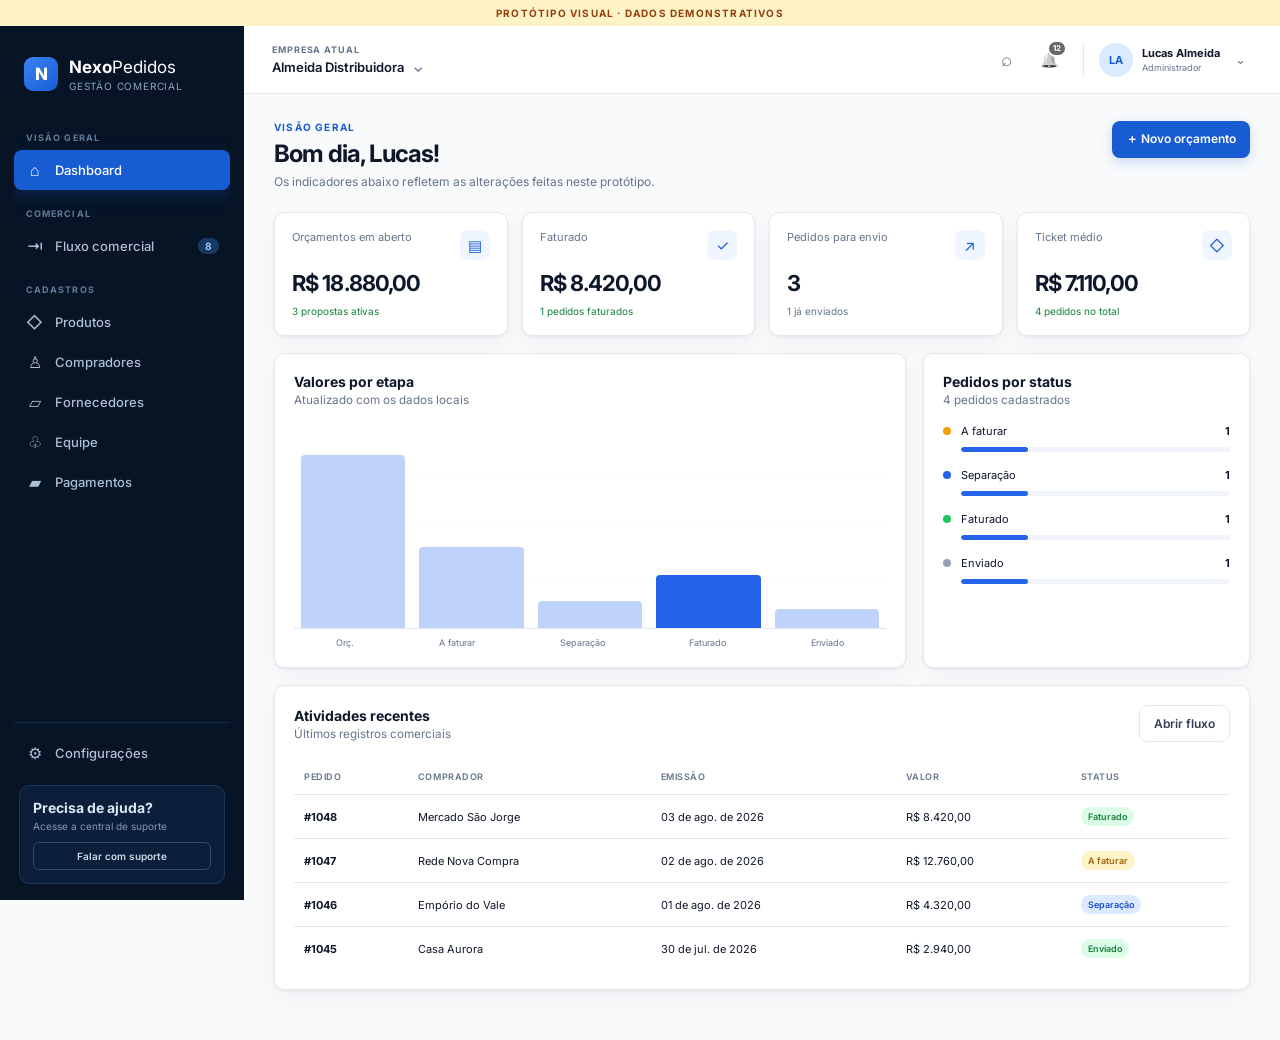
==== docs/index.html @ 7b017085 "Mockup start" ====
<!doctype html>
<html lang="pt-BR">
<head>
  <meta charset="utf-8">
  <meta name="viewport" content="width=device-width, initial-scale=1">
  <title>NexoPedidos — Mockup</title>
  <meta name="description" content="Mockup navegável do NexoPedidos, gestão comercial do orçamento à entrega.">
  <link rel="preconnect" href="https://fonts.googleapis.com">
  <link rel="preconnect" href="https://fonts.gstatic.com" crossorigin>
  <link href="https://fonts.googleapis.com/css2?family=Inter:wght@400;500;600;700&display=swap" rel="stylesheet">
  <link rel="stylesheet" href="main.css">
  <link rel="stylesheet" href="contact.css">
  <link rel="stylesheet" href="flow.css">
  <link rel="stylesheet" href="notify.css">
</head>
<body>
  <div class="prototype-ribbon">PROTÓTIPO VISUAL · DADOS DEMONSTRATIVOS</div>
  <div class="app-shell">
    <aside class="sidebar" id="sidebar">
      <div class="brand"><span class="brand-mark">N</span><span><strong>Nexo</strong>Pedidos<small>Gestão comercial</small></span></div>
      <nav class="nav" aria-label="Navegação principal">
        <span class="nav-label">VISÃO GERAL</span>
        <button class="nav-item active" data-page="dashboard"><span>⌂</span> Dashboard</button>
        <span class="nav-label">COMERCIAL</span>
        <button class="nav-item" data-page="fluxo"><span>⇥</span> Fluxo comercial <b>8</b></button>
        <span class="nav-label">CADASTROS</span>
        <button class="nav-item" data-page="produtos"><span>◇</span> Produtos</button>
        <button class="nav-item" data-page="compradores"><span>♙</span> Compradores</button>
        <button class="nav-item" data-page="fornecedores"><span>▱</span> Fornecedores</button>
        <button class="nav-item" data-page="equipe"><span>♧</span> Equipe</button>
        <button class="nav-item" data-page="pagamentos"><span>▰</span> Pagamentos</button>
      </nav>
      <div class="sidebar-footer"><button class="nav-item" data-page="configuracoes"><span>⚙</span> Configurações</button><div class="help-card"><strong>Precisa de ajuda?</strong><small>Acesse a central de suporte</small><button>Falar com suporte</button></div></div>
    </aside>

    <main class="main">
      <header class="topbar">
        <button class="icon-button menu-button" id="menuButton" aria-label="Abrir menu">☰</button>
        <div class="company-switcher"><small>EMPRESA ATUAL</small><button>Almeida Distribuidora <span>⌄</span></button></div>
        <div class="top-actions"><button class="icon-button" aria-label="Pesquisar">⌕</button><div class="notification-center"><button class="icon-button notification" id="notificationButton" aria-label="Abrir notificações" aria-expanded="false">🔔<span class="notification-count" id="notificationCount"></span></button><div class="notification-panel" id="notificationPanel" hidden></div></div><div class="user"><span class="avatar">LA</span><span><strong>Lucas Almeida</strong><small>Administrador</small></span><button>⌄</button></div></div>
      </header>

      <section class="content" id="content" aria-live="polite"></section>
    </main>
  </div>

  <div class="modal-backdrop" id="modal" hidden>
    <div class="modal" role="dialog" aria-modal="true" aria-labelledby="modalTitle">
      <button class="modal-close" id="modalClose" aria-label="Fechar">×</button>
      <div class="modal-icon" id="modalIcon">＋</div><h2 id="modalTitle">Novo registro</h2><p id="modalDescription">Os dados ficam salvos somente neste navegador.</p>
      <form id="recordForm">
        <div id="formFields"></div>
        <div class="modal-error" id="modalError"></div>
        <div class="modal-actions"><button type="button" class="btn secondary" id="modalCancel">Cancelar</button><button type="submit" class="btn primary" id="modalSubmit">Salvar</button></div>
      </form>
    </div>
  </div>
  <div class="toast" id="toast" role="status">Alteração salva no navegador</div>
  <script src="app.js"></script>
</body>
</html>
---- docs/main.css ----
:root{--navy-950:#071426;--navy-900:#0b1f3a;--navy-800:#102b4e;--blue-700:#175cd3;--blue-600:#2563eb;--blue-50:#eff6ff;--slate-950:#0f172a;--slate-700:#334155;--slate-500:#64748b;--slate-300:#cbd5e1;--slate-100:#f1f5f9;--slate-50:#f8fafc;--green-700:#15803d;--amber-700:#b45309;--red-700:#b91c1c;--border:#e4e9f0;--radius:10px;--shadow:0 1px 3px rgba(15,23,42,.06),0 8px 24px rgba(15,23,42,.04)}
*{box-sizing:border-box}html{font-family:Inter,"Segoe UI",sans-serif;color:var(--slate-950);background:var(--slate-50)}body{margin:0;font-size:14px}.prototype-ribbon{position:fixed;z-index:100;top:0;left:0;right:0;height:26px;background:#fef3c7;color:#92400e;text-align:center;font-size:10px;font-weight:700;letter-spacing:.12em;line-height:26px}.app-shell{display:flex;min-height:100vh;padding-top:26px}.sidebar{position:fixed;left:0;top:26px;bottom:0;width:244px;background:var(--navy-950);color:#dce7f5;padding:22px 14px 16px;display:flex;flex-direction:column;z-index:20}.brand{height:52px;display:flex;align-items:center;gap:11px;padding:0 10px;font-size:17px;color:#fff}.brand-mark{display:grid;place-items:center;width:34px;height:34px;border-radius:9px;background:linear-gradient(135deg,#3b82f6,#175cd3);font-weight:800}.brand strong{font-weight:700}.brand small{display:block;color:#8ca2bb;font-size:10px;letter-spacing:.08em;text-transform:uppercase;margin-top:3px}.nav{overflow:auto;flex:1;padding-top:14px}.nav-label{display:block;color:#607b98;font-size:9px;font-weight:700;letter-spacing:.12em;margin:18px 12px 7px}.nav-item{border:0;background:transparent;color:#aebfd2;width:100%;height:40px;border-radius:8px;padding:0 11px;display:flex;align-items:center;gap:11px;text-align:left;font:500 13px Inter;cursor:pointer;transition:.15s}.nav-item span{width:19px;text-align:center;font-size:16px}.nav-item b{margin-left:auto;background:#183a61;color:#9fc5ff;font-size:10px;border-radius:10px;padding:2px 7px}.nav-item:hover,.nav-item:focus-visible{background:var(--navy-900);color:#fff;outline:none}.nav-item.active{background:var(--blue-700);color:#fff;box-shadow:0 5px 16px rgba(23,92,211,.25)}.sidebar-footer{border-top:1px solid #142b45;padding-top:10px}.help-card{margin:12px 5px 0;background:var(--navy-900);border:1px solid #193757;border-radius:10px;padding:13px}.help-card strong,.help-card small{display:block}.help-card small{color:#8299b2;font-size:10px;margin:4px 0 10px}.help-card button{width:100%;border:1px solid #2c4c70;border-radius:6px;background:transparent;color:#cbd9e8;padding:7px;font:600 10px Inter}.main{margin-left:244px;min-width:0;width:calc(100% - 244px)}.topbar{position:sticky;top:26px;z-index:10;height:68px;background:rgba(255,255,255,.96);backdrop-filter:blur(8px);border-bottom:1px solid var(--border);display:flex;align-items:center;padding:0 28px;justify-content:space-between}.company-switcher small{display:block;color:var(--slate-500);font-size:9px;font-weight:700;letter-spacing:.1em;margin-bottom:3px}.company-switcher button{border:0;background:none;padding:0;color:var(--slate-950);font:600 13px Inter}.company-switcher button span{color:var(--slate-500);margin-left:6px}.top-actions,.user{display:flex;align-items:center}.top-actions{gap:7px}.icon-button{width:36px;height:36px;border:0;background:transparent;border-radius:8px;color:var(--slate-500);font-size:19px;cursor:pointer}.icon-button:hover{background:var(--slate-100)}.notification{position:relative}.notification i{position:absolute;right:8px;top:7px;width:7px;height:7px;border-radius:50%;background:#ef4444;border:2px solid #fff}.user{gap:9px;margin-left:9px;padding-left:15px;border-left:1px solid var(--border)}.avatar{display:grid;place-items:center;width:34px;height:34px;border-radius:50%;background:#dbeafe;color:var(--blue-700);font-size:11px;font-weight:700}.user strong,.user small{display:block}.user strong{font-size:11px}.user small{color:var(--slate-500);font-size:9px;margin-top:2px}.user button{border:0;background:none;color:var(--slate-500)}.menu-button{display:none}.content{padding:27px 30px 50px;max-width:1600px;margin:auto}.page-head{display:flex;align-items:flex-start;justify-content:space-between;gap:20px;margin-bottom:23px}.eyebrow{color:var(--blue-700);font-size:10px;font-weight:700;letter-spacing:.12em;text-transform:uppercase;margin-bottom:6px}.page-head h1{font-size:24px;letter-spacing:-.035em;margin:0 0 6px}.page-head p{margin:0;color:var(--slate-500);font-size:12px}.btn{border:0;border-radius:8px;padding:10px 14px;font:600 12px Inter;cursor:pointer;display:inline-flex;align-items:center;gap:7px;justify-content:center}.btn.primary{background:var(--blue-700);color:#fff;box-shadow:0 4px 12px rgba(23,92,211,.2)}.btn.primary:hover{background:#124cad}.btn.secondary{background:#fff;color:var(--slate-700);border:1px solid var(--border)}.kpi-grid{display:grid;grid-template-columns:repeat(4,1fr);gap:14px;margin-bottom:17px}.card{background:#fff;border:1px solid var(--border);border-radius:var(--radius);box-shadow:var(--shadow)}.kpi{padding:17px;position:relative}.kpi-top{display:flex;justify-content:space-between;color:var(--slate-500);font-size:11px}.kpi-icon{width:30px;height:30px;border-radius:8px;display:grid;place-items:center;background:var(--blue-50);color:var(--blue-700);font-size:15px}.kpi strong{display:block;font-size:22px;letter-spacing:-.04em;margin:10px 0 5px}.trend{font-size:10px;color:var(--green-700)}.trend.neutral{color:var(--slate-500)}.dashboard-grid{display:grid;grid-template-columns:minmax(0,1.45fr) minmax(280px,.75fr);gap:17px}.panel{padding:19px}.panel-head{display:flex;justify-content:space-between;align-items:center;margin-bottom:17px}.panel-head h2{font-size:14px;margin:0}.panel-head small{color:var(--slate-500)}.chart{height:205px;display:flex;align-items:flex-end;gap:14px;border-bottom:1px solid var(--border);padding:12px 7px 0;background:repeating-linear-gradient(to bottom,#fff 0,#fff 50px,#f1f5f9 51px)}.bar-wrap{height:100%;flex:1;display:flex;align-items:flex-end;gap:4px;position:relative}.bar{flex:1;border-radius:4px 4px 0 0;background:#bfd3fa;min-width:7px}.bar.current{background:var(--blue-600)}.chart-labels{display:flex;justify-content:space-around;color:var(--slate-500);font-size:9px;margin-top:8px}.status-list{display:flex;flex-direction:column;gap:16px}.status-row{display:grid;grid-template-columns:9px 1fr auto;align-items:center;gap:9px}.dot{width:8px;height:8px;border-radius:50%;background:var(--blue-600)}.dot.amber{background:#f59e0b}.dot.green{background:#22c55e}.dot.slate{background:#94a3b8}.status-row span{font-size:11px}.status-row strong{font-size:11px}.progress{grid-column:2/4;height:5px;background:var(--slate-100);border-radius:6px;overflow:hidden}.progress i{display:block;height:100%;background:var(--blue-600);border-radius:6px}.activities{grid-column:1/3}.activity-table,.data-table{width:100%;border-collapse:collapse}.activity-table th,.activity-table td,.data-table th,.data-table td{text-align:left;border-bottom:1px solid var(--border);padding:12px 10px;font-size:11px}.activity-table th,.data-table th{color:var(--slate-500);font-size:9px;letter-spacing:.06em;text-transform:uppercase;font-weight:600}.activity-table tr:last-child td,.data-table tr:last-child td{border:0}.badge{display:inline-flex;padding:4px 7px;border-radius:20px;font-size:9px;font-weight:600;background:var(--slate-100);color:var(--slate-700)}.badge.blue{background:#dbeafe;color:#1d4ed8}.badge.green{background:#dcfce7;color:#15803d}.badge.amber{background:#fef3c7;color:#a16207}.badge.red{background:#fee2e2;color:#b91c1c}.filters{display:flex;gap:9px;padding:14px;border-bottom:1px solid var(--border)}.search{flex:1;position:relative}.search input,.filters select,input,select,textarea{width:100%;border:1px solid var(--border);background:#fff;border-radius:8px;padding:10px 11px;color:var(--slate-700);font:400 11px Inter;outline:none}.search input:focus,.filters select:focus,input:focus,select:focus,textarea:focus{border-color:#93b4ec;box-shadow:0 0 0 3px var(--blue-50)}.filters select{width:160px}.table-card{overflow:hidden}.product-name{display:flex;align-items:center;gap:9px}.product-icon{width:31px;height:31px;display:grid;place-items:center;border-radius:7px;background:var(--slate-100);color:var(--slate-500)}.product-name strong,.product-name small{display:block}.product-name small{color:var(--slate-500);font-size:9px;margin-top:2px}.table-footer{display:flex;justify-content:space-between;align-items:center;padding:13px 16px;border-top:1px solid var(--border);font-size:10px;color:var(--slate-500)}.pagination{display:flex;gap:4px}.pagination button{border:1px solid var(--border);background:#fff;width:28px;height:28px;border-radius:6px;color:var(--slate-500)}.pagination button.active{background:var(--blue-700);color:#fff;border-color:var(--blue-700)}.empty-state{text-align:center;padding:65px 20px}.empty-icon{width:56px;height:56px;margin:0 auto 14px;display:grid;place-items:center;border-radius:16px;background:var(--blue-50);color:var(--blue-700);font-size:23px}.empty-state h2{font-size:16px;margin:0 0 7px}.empty-state p{max-width:380px;margin:0 auto 18px;color:var(--slate-500);font-size:11px}.modal-backdrop{position:fixed;z-index:200;inset:0;background:rgba(7,20,38,.55);display:grid;place-items:center;padding:20px}.modal-backdrop[hidden]{display:none}.modal{position:relative;background:#fff;width:min(520px,100%);border-radius:14px;padding:25px;box-shadow:0 22px 70px rgba(7,20,38,.3)}.modal-close{position:absolute;right:15px;top:12px;border:0;background:none;font-size:24px;color:var(--slate-500);cursor:pointer}.modal-icon{width:38px;height:38px;display:grid;place-items:center;background:var(--blue-50);color:var(--blue-700);border-radius:10px;font-size:20px}.modal h2{font-size:18px;margin:14px 0 5px}.modal p{font-size:11px;color:var(--slate-500);margin:0 0 18px}.modal label{display:block;font-size:10px;font-weight:600;color:var(--slate-700);margin-bottom:13px}.modal label input,.modal label select,.modal label textarea{display:block;margin-top:6px}.modal textarea{height:72px;resize:vertical}.form-row{display:grid;grid-template-columns:1fr 1fr;gap:12px}.modal-actions{display:flex;justify-content:flex-end;gap:8px;margin-top:18px}.toast{position:fixed;z-index:300;right:24px;bottom:24px;background:var(--navy-900);color:#fff;padding:12px 17px;border-radius:8px;font-size:11px;box-shadow:0 10px 30px rgba(7,20,38,.25);transform:translateY(80px);opacity:0;transition:.25s}.toast.show{transform:translateY(0);opacity:1}
@media(max-width:1050px){.kpi-grid{grid-template-columns:repeat(2,1fr)}.dashboard-grid{grid-template-columns:1fr}.activities{grid-column:1}.sidebar{transform:translateX(-100%);transition:.25s}.sidebar.open{transform:translateX(0);box-shadow:20px 0 50px rgba(7,20,38,.25)}.main{margin-left:0;width:100%}.menu-button{display:block}.topbar{padding:0 18px}.content{padding:23px 20px}}
@media(max-width:680px){.prototype-ribbon{font-size:8px}.company-switcher{display:none}.user>span:not(.avatar),.user>button{display:none}.topbar{height:60px}.content{padding:19px 14px}.page-head{align-items:stretch;flex-direction:column}.page-head .btn{width:100%}.kpi-grid{grid-template-columns:1fr 1fr;gap:9px}.kpi{padding:14px}.kpi strong{font-size:18px}.filters{flex-wrap:wrap}.filters select{width:calc(50% - 5px)}.search{flex-basis:100%}.table-scroll{overflow-x:auto}.data-table{min-width:720px}.activities{overflow-x:auto}.activity-table{min-width:600px}.chart{gap:6px;height:175px}.help-card{display:none}.form-row{grid-template-columns:1fr}}
.row-actions{display:flex;justify-content:flex-end;gap:4px}.action-button{width:29px;height:29px;border:1px solid transparent;border-radius:7px;background:transparent;color:var(--slate-500);cursor:pointer}.action-button:hover{background:var(--slate-100);color:var(--blue-700)}.action-button.danger:hover{background:#fee2e2;color:var(--red-700)}.stock-control{display:inline-flex;align-items:center;gap:5px}.stock-control button{width:24px;height:24px;border:1px solid var(--border);background:#fff;border-radius:6px;cursor:pointer;color:var(--slate-700)}.stock-control button:hover{background:var(--blue-50);color:var(--blue-700)}.reset-button{color:#9fb2c7!important}.modal .field-help{display:block;color:var(--slate-500);font-size:9px;margin-top:4px}.modal input.error,.modal select.error{border-color:#ef4444}.modal-error{color:var(--red-700);font-size:10px;min-height:14px;margin-top:7px}.summary-strip{display:flex;gap:18px;padding:12px 16px;background:var(--slate-50);border-bottom:1px solid var(--border);color:var(--slate-500);font-size:10px}.summary-strip strong{color:var(--slate-950);margin-left:4px}.filter-empty{text-align:center;padding:45px;color:var(--slate-500)}
---- docs/contact.css ----
.contact-link {
  display: inline-flex;
  align-items: center;
  gap: 7px;
  margin: -5px -7px;
  padding: 5px 7px;
  border-radius: 6px;
  color: var(--slate-700);
  text-decoration: none;
  transition: background-color .15s, color .15s;
}

.contact-link span {
  font-size: 13px;
}

.contact-link:hover,
.contact-link:focus-visible {
  background: var(--blue-50);
  color: var(--blue-700);
  outline: none;
}

.whatsapp-link span {
  color: #16a34a;
}

.whatsapp-link:hover,
.whatsapp-link:focus-visible {
  background: #ecfdf3;
  color: #15803d;
}

.editable-row {
  cursor: pointer;
  transition: background-color .15s;
}

.editable-row:hover,
.editable-row:focus-visible {
  background: #f8fbff;
  outline: none;
}

.editable-row:hover td:first-child {
  box-shadow: inset 3px 0 0 var(--blue-600);
}

.editable-row .contact-link,
.editable-row button {
  cursor: pointer;
}

.margin-value strong,
.margin-value small {
  display: block;
}

.margin-value strong {
  color: var(--green-700);
  font-size: 10px;
}

.margin-value small {
  margin-top: 3px;
  color: var(--slate-500);
  font-size: 8px;
}

.margin-value.negative strong,
.margin-preview strong.negative {
  color: var(--red-700);
}

.margin-value.neutral strong {
  color: var(--slate-500);
}

.margin-preview {
  display: flex;
  align-items: center;
  justify-content: space-between;
  margin-top: 5px;
  padding: 11px 13px;
  border: 1px solid #bbf7d0;
  border-radius: 8px;
  background: #f0fdf4;
  color: var(--slate-700);
  font-size: 9px;
}

.margin-preview strong {
  color: var(--green-700);
  font-size: 12px;
}

.margin-preview small {
  font-size: 9px;
}
---- docs/flow.css ----
.flow-summary{display:flex;align-items:center;gap:34px;margin-bottom:16px;padding:14px 17px;background:#fff;border:1px solid var(--border);border-radius:var(--radius);box-shadow:var(--shadow)}.flow-summary div{display:flex;flex-direction:column;gap:4px}.flow-summary small{font-size:8px;font-weight:700;letter-spacing:.08em;color:var(--slate-500)}.flow-summary strong{font-size:13px}.flow-summary .reset-button{margin-left:auto}.flow-board{display:grid;grid-template-columns:repeat(4,minmax(245px,1fr));gap:12px;align-items:start;overflow-x:auto;padding:1px 1px 14px}.flow-column{min-width:245px;background:#f2f5f9;border:1px solid var(--border);border-radius:12px;overflow:hidden}.flow-column>header{display:flex;align-items:center;justify-content:space-between;padding:15px;background:#fff;border-bottom:3px solid #8eb4f5}.flow-column.stage-1>header{border-color:#60a5fa}.flow-column.stage-2>header{border-color:#34d399}.flow-column.stage-3>header{border-color:#16a34a}.flow-title{display:flex;align-items:center;gap:10px}.flow-title>span{display:grid;place-items:center;width:31px;height:31px;border-radius:8px;background:var(--blue-50);color:var(--blue-700)}.stage-2 .flow-title>span,.stage-3 .flow-title>span{background:#ecfdf3;color:#15803d}.flow-title h2{font-size:12px;margin:0 0 3px}.flow-title small{display:block;color:var(--slate-500);font-size:8px}.flow-count{display:grid;place-items:center;min-width:24px;height:24px;padding:0 6px;border-radius:12px;background:var(--slate-100);font-size:10px;font-weight:700;color:var(--slate-700)}.flow-total{display:flex;justify-content:space-between;padding:10px 13px;color:var(--slate-500);font-size:9px;border-bottom:1px solid var(--border)}.flow-total strong{color:var(--slate-950)}.flow-cards{padding:10px;display:flex;flex-direction:column;gap:8px;min-height:125px}.flow-card{background:#fff;border:1px solid var(--border);border-radius:9px;padding:12px;box-shadow:0 1px 2px rgba(15,23,42,.04);cursor:pointer;transition:.15s}.flow-card:hover,.flow-card:focus-visible{border-color:#9cbbed;box-shadow:0 5px 15px rgba(15,23,42,.08);transform:translateY(-1px);outline:none}.flow-card-top{display:flex;justify-content:space-between;align-items:center}.flow-code{font-size:9px;font-weight:700;color:var(--blue-700)}.flow-card h3{font-size:11px;margin:11px 0 5px}.flow-card-value{font-size:15px;font-weight:700;letter-spacing:-.025em}.flow-card-meta{display:flex;justify-content:space-between;margin:11px 0;padding-top:9px;border-top:1px solid var(--slate-100);font-size:8px;color:var(--slate-500)}.flow-card-meta strong{color:var(--slate-700)}.flow-card-actions{display:flex;align-items:center;justify-content:space-between;gap:6px}.flow-next{border:0;background:var(--blue-50);color:var(--blue-700);border-radius:6px;padding:6px 9px;font:600 9px Inter;cursor:pointer}.flow-next:hover{background:#dbeafe}.flow-delete{border:0;background:transparent;color:var(--slate-500);border-radius:6px;padding:5px 7px;cursor:pointer}.flow-delete:hover{background:#fee2e2;color:var(--red-700)}.flow-complete{margin-left:auto;color:var(--green-700);font-size:8px;font-weight:600}.flow-empty{text-align:center;padding:22px 8px;color:var(--slate-500)}.flow-empty span{display:grid;place-items:center;width:34px;height:34px;margin:auto;border-radius:10px;background:#fff}.flow-empty p{font-size:9px;margin:8px 0}.flow-add{display:block;width:calc(100% - 20px);margin:0 10px 10px;border:1px dashed var(--slate-300);border-radius:8px;background:transparent;color:var(--slate-500);padding:8px;font:500 9px Inter;cursor:pointer}.flow-add:hover{border-color:#8eb4f5;background:var(--blue-50);color:var(--blue-700)}.flow-hint{text-align:center;color:var(--slate-500);font-size:9px;margin:5px 0}
@media(max-width:780px){.flow-summary{display:grid;grid-template-columns:1fr 1fr;gap:14px}.flow-summary .reset-button{margin:0}.flow-board{grid-template-columns:repeat(4,260px)}}
.flow-card.dragging{opacity:.35;transform:rotate(1deg) scale(.98)}.flow-column.drag-over{background:#e8f1ff;border-color:#7da8ed;box-shadow:inset 0 0 0 2px rgba(37,99,235,.12)}.flow-column.drag-over .flow-cards{min-height:170px}.flow-drag-handle{float:right;margin:-7px -5px 0 6px;color:var(--slate-300);font-size:15px;cursor:grab}.flow-card:active .flow-drag-handle{cursor:grabbing}
.store-search{display:flex;align-items:center;gap:12px;margin-bottom:12px;padding:11px 14px}.store-search>span{display:grid;place-items:center;width:32px;height:32px;border-radius:8px;background:var(--blue-50);color:var(--blue-700);font-size:17px}.store-search>div{flex:1}.store-search label{display:block;margin-bottom:2px;color:var(--slate-500);font-size:8px;font-weight:700;letter-spacing:.08em;text-transform:uppercase}.store-search input{border:0;padding:2px 0;font-size:12px;background:transparent;box-shadow:none}.store-search input:focus{box-shadow:none}.store-search>button{width:29px;height:29px;border:0;border-radius:7px;background:var(--slate-100);color:var(--slate-500);font-size:17px;cursor:pointer}.store-search>button:hover{background:#fee2e2;color:var(--red-700)}
---- docs/notify.css ----
.notification-center{position:relative}.notification{font-size:15px;filter:grayscale(1)}.notification-count{position:absolute;right:0;top:-2px;display:grid;place-items:center;min-width:17px;height:17px;padding:0 4px;border:2px solid #fff;border-radius:10px;background:#ef4444;color:#fff;font:700 8px Inter}.notification-count[hidden]{display:none}.notification-panel{position:absolute;z-index:80;top:44px;right:-70px;width:min(430px,calc(100vw - 24px));max-height:640px;background:#fff;border:1px solid var(--border);border-radius:12px;box-shadow:0 20px 55px rgba(7,20,38,.2);overflow:hidden}.notification-panel[hidden]{display:none}.notification-header{display:flex;align-items:center;justify-content:space-between;padding:15px 17px;border-bottom:1px solid var(--border)}.notification-header strong,.notification-header small{display:block}.notification-header strong{font-size:13px}.notification-header small{margin-top:3px;color:var(--slate-500);font-size:9px}.notification-header button,.notification-footer button{border:0;background:transparent;color:var(--blue-700);font:600 9px Inter;cursor:pointer}.notification-list{max-height:490px;overflow:auto}.notification-item{display:grid;grid-template-columns:33px 1fr;gap:10px;padding:13px 15px;border-bottom:1px solid var(--border);cursor:pointer;transition:.15s}.notification-item:hover{background:var(--slate-50)}.notification-item.read{opacity:.68}.notification-icon{display:grid;place-items:center;width:31px;height:31px;border-radius:8px;background:var(--blue-50);color:var(--blue-700);font-size:13px;font-weight:700}.notification-item.warning .notification-icon{background:#fef3c7;color:#a16207}.notification-item.critical .notification-icon{background:#fee2e2;color:#b91c1c}.notification-item.audit .notification-icon{background:#f3e8ff;color:#7e22ce}.notification-title{display:flex;align-items:center;justify-content:space-between}.notification-title strong{font-size:10px}.notification-title i{width:6px;height:6px;border-radius:50%;background:var(--blue-600)}.notification-item p{margin:4px 0;color:var(--slate-500);font-size:9px;line-height:1.45}.notification-item a{display:inline-block;margin-top:4px;color:var(--blue-700);font-size:9px;font-weight:600;text-decoration:none}.notification-item details{margin-top:7px}.notification-item summary{color:var(--slate-500);font-size:8px;cursor:pointer}.notification-item blockquote{margin:6px 0 0;padding:8px;border-left:2px solid var(--blue-600);background:var(--blue-50);color:var(--slate-700);font-size:8px;line-height:1.5}.restricted{display:block;margin-top:7px;color:#7e22ce;font-size:8px}.notification-footer{padding:10px;text-align:center;border-top:1px solid var(--border)}.notifications-empty{display:flex;flex-direction:column;align-items:center;padding:38px;color:var(--green-700)}.notifications-empty strong{margin-top:9px;font-size:11px}.notifications-empty span{margin-top:4px;color:var(--slate-500);font-size:9px}.settings-grid{display:grid;grid-template-columns:minmax(320px,.8fr) minmax(420px,1.2fr);gap:16px}.settings-card{padding:20px}.settings-card>label{position:relative;display:block;margin-bottom:18px;color:var(--slate-700);font-size:10px;font-weight:600}.settings-card>label input{margin-top:6px;padding-right:48px}.settings-card>label>small{display:block;margin-top:5px;color:var(--slate-500);font-size:8px;font-weight:400}.field-suffix{position:absolute;right:11px;top:29px;color:var(--slate-500);font-size:9px}.invoice-list{display:flex;flex-direction:column}.invoice-row{display:grid;grid-template-columns:1fr auto auto;align-items:center;gap:12px;padding:12px 0;border-bottom:1px solid var(--border)}.invoice-row:last-child{border:0}.invoice-row strong,.invoice-row small{display:block}.invoice-row strong{font-size:10px}.invoice-row small{margin-top:4px;color:var(--slate-500);font-size:8px}.invoice-row>span{font-size:10px;font-weight:600}.invoice-row .btn{padding:7px 9px;font-size:8px}.permission-note{display:flex;gap:11px;margin-top:16px;padding:14px;border:1px solid #e9d5ff;border-radius:10px;background:#faf5ff;color:#6b21a8}.permission-note p{margin:0;font-size:9px;line-height:1.5}
@media(max-width:800px){.notification-panel{position:fixed;top:94px;right:12px}.settings-grid{grid-template-columns:1fr}}
.settings-grid.single{grid-template-columns:minmax(320px,620px)}
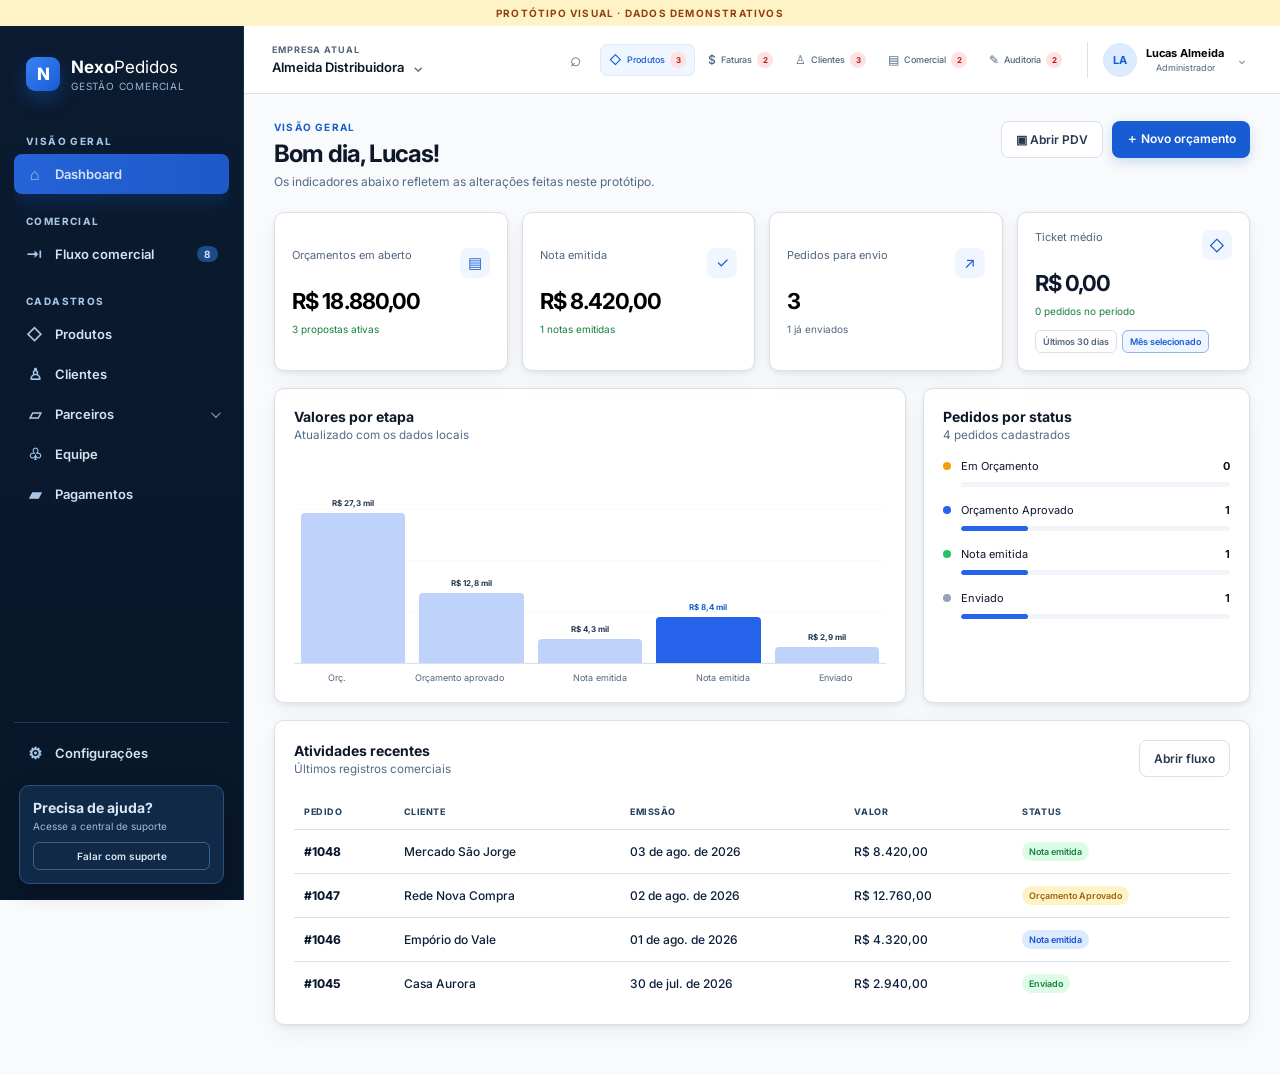
==== commit 2cbfd2e7: "Atualizar referência do protótipo de mockup para docs" ====
--- a/docs/index.html
+++ b/docs/index.html
@@ -8,10 +8,10 @@
   <link rel="preconnect" href="https://fonts.googleapis.com">
   <link rel="preconnect" href="https://fonts.gstatic.com" crossorigin>
   <link href="https://fonts.googleapis.com/css2?family=Inter:wght@400;500;600;700&display=swap" rel="stylesheet">
-  <link rel="stylesheet" href="main.css">
-  <link rel="stylesheet" href="contact.css">
-  <link rel="stylesheet" href="flow.css">
-  <link rel="stylesheet" href="notify.css">
+  <link rel="stylesheet" href="main.css?v=20260806-3">
+  <link rel="stylesheet" href="contact.css?v=20260806-3">
+  <link rel="stylesheet" href="flow.css?v=20260806-3">
+  <link rel="stylesheet" href="notify.css?v=20260806-11">
 </head>
 <body>
   <div class="prototype-ribbon">PROTÓTIPO VISUAL · DADOS DEMONSTRATIVOS</div>
@@ -25,8 +25,8 @@
         <button class="nav-item" data-page="fluxo"><span>⇥</span> Fluxo comercial <b>8</b></button>
         <span class="nav-label">CADASTROS</span>
         <button class="nav-item" data-page="produtos"><span>◇</span> Produtos</button>
-        <button class="nav-item" data-page="compradores"><span>♙</span> Compradores</button>
-        <button class="nav-item" data-page="fornecedores"><span>▱</span> Fornecedores</button>
+        <button class="nav-item" data-page="compradores"><span>♙</span> Clientes</button>
+        <div class="nav-group"><button class="nav-item" data-partners-toggle aria-expanded="false"><span>▱</span> Parceiros <i class="nav-chevron" aria-hidden="true"></i></button><div class="nav-submenu" id="partnersSubmenu"><button class="nav-subitem" data-page="fornecedores">Fornecedores</button><button class="nav-subitem" data-page="transportadoras">Transportadoras</button></div></div>
         <button class="nav-item" data-page="equipe"><span>♧</span> Equipe</button>
         <button class="nav-item" data-page="pagamentos"><span>▰</span> Pagamentos</button>
       </nav>
@@ -37,7 +37,7 @@
       <header class="topbar">
         <button class="icon-button menu-button" id="menuButton" aria-label="Abrir menu">☰</button>
         <div class="company-switcher"><small>EMPRESA ATUAL</small><button>Almeida Distribuidora <span>⌄</span></button></div>
-        <div class="top-actions"><button class="icon-button" aria-label="Pesquisar">⌕</button><div class="notification-center"><button class="icon-button notification" id="notificationButton" aria-label="Abrir notificações" aria-expanded="false">🔔<span class="notification-count" id="notificationCount"></span></button><div class="notification-panel" id="notificationPanel" hidden></div></div><div class="user"><span class="avatar">LA</span><span><strong>Lucas Almeida</strong><small>Administrador</small></span><button>⌄</button></div></div>
+        <div class="top-actions"><button class="icon-button" aria-label="Pesquisar">⌕</button><div class="notification-center"><div class="notification-buttons" id="notificationButtons" aria-label="Notificações por categoria"></div><div class="notification-panel" id="notificationPanel" hidden></div></div><div class="user-menu"><button class="user" id="userMenuButton" aria-label="Abrir menu do usuário" aria-expanded="false"><span class="avatar">LA</span><span><strong>Lucas Almeida</strong><small>Administrador</small></span><i>⌄</i></button><div class="user-dropdown" id="userDropdown" hidden><div class="user-dropdown-head"><strong>Lucas Almeida</strong><small>Almeida Distribuidora</small></div><button id="forceRefreshButton"><span>↻</span><span><strong>Forçar recarregamento</strong><small>Limpar cache e recarregar a página</small></span></button></div></div></div>
       </header>
 
       <section class="content" id="content" aria-live="polite"></section>
@@ -56,6 +56,6 @@
     </div>
   </div>
   <div class="toast" id="toast" role="status">Alteração salva no navegador</div>
-  <script src="app.js"></script>
+  <script src="app.js?v=20260806-10"></script>
 </body>
 </html>
--- a/docs/main.css
+++ b/docs/main.css
@@ -3,3 +3,7 @@
 @media(max-width:1050px){.kpi-grid{grid-template-columns:repeat(2,1fr)}.dashboard-grid{grid-template-columns:1fr}.activities{grid-column:1}.sidebar{transform:translateX(-100%);transition:.25s}.sidebar.open{transform:translateX(0);box-shadow:20px 0 50px rgba(7,20,38,.25)}.main{margin-left:0;width:100%}.menu-button{display:block}.topbar{padding:0 18px}.content{padding:23px 20px}}
 @media(max-width:680px){.prototype-ribbon{font-size:8px}.company-switcher{display:none}.user>span:not(.avatar),.user>button{display:none}.topbar{height:60px}.content{padding:19px 14px}.page-head{align-items:stretch;flex-direction:column}.page-head .btn{width:100%}.kpi-grid{grid-template-columns:1fr 1fr;gap:9px}.kpi{padding:14px}.kpi strong{font-size:18px}.filters{flex-wrap:wrap}.filters select{width:calc(50% - 5px)}.search{flex-basis:100%}.table-scroll{overflow-x:auto}.data-table{min-width:720px}.activities{overflow-x:auto}.activity-table{min-width:600px}.chart{gap:6px;height:175px}.help-card{display:none}.form-row{grid-template-columns:1fr}}
 .row-actions{display:flex;justify-content:flex-end;gap:4px}.action-button{width:29px;height:29px;border:1px solid transparent;border-radius:7px;background:transparent;color:var(--slate-500);cursor:pointer}.action-button:hover{background:var(--slate-100);color:var(--blue-700)}.action-button.danger:hover{background:#fee2e2;color:var(--red-700)}.stock-control{display:inline-flex;align-items:center;gap:5px}.stock-control button{width:24px;height:24px;border:1px solid var(--border);background:#fff;border-radius:6px;cursor:pointer;color:var(--slate-700)}.stock-control button:hover{background:var(--blue-50);color:var(--blue-700)}.reset-button{color:#9fb2c7!important}.modal .field-help{display:block;color:var(--slate-500);font-size:9px;margin-top:4px}.modal input.error,.modal select.error{border-color:#ef4444}.modal-error{color:var(--red-700);font-size:10px;min-height:14px;margin-top:7px}.summary-strip{display:flex;gap:18px;padding:12px 16px;background:var(--slate-50);border-bottom:1px solid var(--border);color:var(--slate-500);font-size:10px}.summary-strip strong{color:var(--slate-950);margin-left:4px}.filter-empty{text-align:center;padding:45px;color:var(--slate-500)}
+:root{--ticket-control-bg:#f8fafc}.ticket-kpi{min-width:0}.ticket-controls{display:flex;align-items:center;gap:5px;margin-top:12px;flex-wrap:wrap}.ticket-period{border:1px solid var(--border);background:#fff;color:var(--slate-500);border-radius:6px;padding:5px 7px;font:600 9px Inter;cursor:pointer}.ticket-period.active{background:var(--blue-50);border-color:#93b4ec;color:var(--blue-700)}.ticket-controls input{position:absolute;opacity:0;width:1px;height:1px;pointer-events:none}
+:root{--ticket-control-bg:#f8fafc}.nav-group{width:100%}.nav-chevron{width:7px;height:7px;margin-left:auto;border-right:1.5px solid currentColor;border-bottom:1.5px solid currentColor;transform:rotate(45deg) translateY(-2px);transition:transform .2s ease,opacity .2s ease;opacity:.75}.nav-group.open .nav-chevron{transform:rotate(225deg) translate(-1px,-1px);opacity:1}.nav-submenu{max-height:0;overflow:hidden;padding:0 0 0 30px;opacity:0;transform:translateY(-5px);transition:max-height .25s ease,opacity .2s ease,transform .25s ease,padding .25s ease}.nav-group.open .nav-submenu{max-height:120px;padding:2px 0 5px 30px;opacity:1;transform:translateY(0)}.nav-subitem{display:block;width:100%;border:0;background:transparent;color:#8fa6bf;text-align:left;border-radius:7px;padding:8px 11px;font:500 11px Inter;cursor:pointer}.nav-subitem:hover,.nav-subitem:focus-visible,.nav-subitem.active{background:var(--navy-900);color:#fff;outline:none}
+:root{--sidebar-bg:#0b1b30;--sidebar-bg-deep:#081629;--sidebar-text:#c6d6e8;--sidebar-muted:#86a5c8}.sidebar{background:linear-gradient(180deg,var(--sidebar-bg) 0%,var(--sidebar-bg-deep) 100%);border-right:1px solid #173453}.brand{padding-left:12px}.brand-mark{box-shadow:0 8px 20px rgba(37,111,232,.3)}.brand small{color:#9ab7d7}.nav-label{color:var(--sidebar-muted);font-size:10px;letter-spacing:.14em;margin-top:21px}.nav-item{color:var(--sidebar-text);font-size:13px}.nav-item span{color:#a8c6e7}.nav-item:hover,.nav-item:focus-visible{background:#122b4a;color:#fff}.nav-item.active{background:linear-gradient(90deg,#2563d8,#1d5ac8);box-shadow:0 7px 18px rgba(20,83,180,.28)}.nav-item b{background:#1b4c88;color:#d3e5ff}.nav-submenu{border-left:1px solid #244a75;margin-left:20px}.nav-subitem{color:#a9bfd9;padding-left:14px}.nav-subitem:hover,.nav-subitem:focus-visible,.nav-subitem.active{background:#102b4d;color:#fff}.sidebar-footer{border-top-color:#1c3b5c}.help-card{background:#102946;border-color:#28517d;box-shadow:0 8px 22px rgba(0,0,0,.16)}.help-card small{color:#a2bbd5}.help-card button{border-color:#3b638d;color:#d8e6f5}.nav{scrollbar-color:#55718f #0b1b30;scrollbar-width:thin}
+:root{--slate-500:#52657d;--slate-700:#26384f;--border:#d8e1ec}.data-table td,.activity-table td{color:#1f3047}.data-table td strong,.activity-table td strong{color:#0f2038;font-weight:650}.data-table tbody tr:hover,.activity-table tbody tr:hover{background:#f7faff}.product-name strong{color:#0f2038}.product-name small,.table-footer,.panel-head small,.page-head p{color:#52657d}.filters input,.filters select{color:#26384f}.summary-strip{color:#52657d}.summary-strip strong{color:#0f2038}.card{box-shadow:0 2px 5px rgba(15,23,42,.07),0 10px 26px rgba(15,23,42,.045)}
--- a/docs/flow.css
+++ b/docs/flow.css
@@ -2,3 +2,7 @@
 @media(max-width:780px){.flow-summary{display:grid;grid-template-columns:1fr 1fr;gap:14px}.flow-summary .reset-button{margin:0}.flow-board{grid-template-columns:repeat(4,260px)}}
 .flow-card.dragging{opacity:.35;transform:rotate(1deg) scale(.98)}.flow-column.drag-over{background:#e8f1ff;border-color:#7da8ed;box-shadow:inset 0 0 0 2px rgba(37,99,235,.12)}.flow-column.drag-over .flow-cards{min-height:170px}.flow-drag-handle{float:right;margin:-7px -5px 0 6px;color:var(--slate-300);font-size:15px;cursor:grab}.flow-card:active .flow-drag-handle{cursor:grabbing}
 .store-search{display:flex;align-items:center;gap:12px;margin-bottom:12px;padding:11px 14px}.store-search>span{display:grid;place-items:center;width:32px;height:32px;border-radius:8px;background:var(--blue-50);color:var(--blue-700);font-size:17px}.store-search>div{flex:1}.store-search label{display:block;margin-bottom:2px;color:var(--slate-500);font-size:8px;font-weight:700;letter-spacing:.08em;text-transform:uppercase}.store-search input{border:0;padding:2px 0;font-size:12px;background:transparent;box-shadow:none}.store-search input:focus{box-shadow:none}.store-search>button{width:29px;height:29px;border:0;border-radius:7px;background:var(--slate-100);color:var(--slate-500);font-size:17px;cursor:pointer}.store-search>button:hover{background:#fee2e2;color:var(--red-700)}
+.bar-value{position:absolute;z-index:2;left:50%;bottom:calc(var(--bar-height) + 5px);transform:translateX(-50%);white-space:nowrap;color:var(--slate-700);font-size:8px;font-weight:700}.bar-wrap:has(.bar.current) .bar-value{color:var(--blue-700)}
+@media(max-width:680px){.bar-value{font-size:7px}}
+.quote-list-card .table-footer [data-page-link="dashboard"]{display:none}
+.chart .bar-wrap{border:0;background:transparent;padding:0;font:inherit;cursor:pointer}.chart .bar-wrap:hover .bar,.chart .bar-wrap.selected .bar{filter:brightness(.92)}.chart .bar-wrap.selected{outline:2px solid #bfdbfe;outline-offset:4px;border-radius:6px}.panel-clear{border:0;background:var(--blue-50);color:var(--blue-700);border-radius:6px;padding:5px 8px;font:600 8px Inter;cursor:pointer}.panel-clear:hover{background:#dbeafe}.stage-items{display:flex;flex-direction:column;gap:7px}.stage-item{display:flex;align-items:center;justify-content:space-between;width:100%;padding:10px;border:1px solid var(--border);border-radius:8px;background:#fff;text-align:left;cursor:pointer}.stage-item:hover{border-color:#9cbbed;background:var(--blue-50)}.stage-item strong,.stage-item small{display:block}.stage-item strong{font-size:9px;color:var(--blue-700)}.stage-item small{margin-top:3px;color:var(--slate-500);font-size:9px}.stage-item b{font-size:10px}
--- a/docs/notify.css
+++ b/docs/notify.css
@@ -1,3 +1,24 @@
 .notification-center{position:relative}.notification{font-size:15px;filter:grayscale(1)}.notification-count{position:absolute;right:0;top:-2px;display:grid;place-items:center;min-width:17px;height:17px;padding:0 4px;border:2px solid #fff;border-radius:10px;background:#ef4444;color:#fff;font:700 8px Inter}.notification-count[hidden]{display:none}.notification-panel{position:absolute;z-index:80;top:44px;right:-70px;width:min(430px,calc(100vw - 24px));max-height:640px;background:#fff;border:1px solid var(--border);border-radius:12px;box-shadow:0 20px 55px rgba(7,20,38,.2);overflow:hidden}.notification-panel[hidden]{display:none}.notification-header{display:flex;align-items:center;justify-content:space-between;padding:15px 17px;border-bottom:1px solid var(--border)}.notification-header strong,.notification-header small{display:block}.notification-header strong{font-size:13px}.notification-header small{margin-top:3px;color:var(--slate-500);font-size:9px}.notification-header button,.notification-footer button{border:0;background:transparent;color:var(--blue-700);font:600 9px Inter;cursor:pointer}.notification-list{max-height:490px;overflow:auto}.notification-item{display:grid;grid-template-columns:33px 1fr;gap:10px;padding:13px 15px;border-bottom:1px solid var(--border);cursor:pointer;transition:.15s}.notification-item:hover{background:var(--slate-50)}.notification-item.read{opacity:.68}.notification-icon{display:grid;place-items:center;width:31px;height:31px;border-radius:8px;background:var(--blue-50);color:var(--blue-700);font-size:13px;font-weight:700}.notification-item.warning .notification-icon{background:#fef3c7;color:#a16207}.notification-item.critical .notification-icon{background:#fee2e2;color:#b91c1c}.notification-item.audit .notification-icon{background:#f3e8ff;color:#7e22ce}.notification-title{display:flex;align-items:center;justify-content:space-between}.notification-title strong{font-size:10px}.notification-title i{width:6px;height:6px;border-radius:50%;background:var(--blue-600)}.notification-item p{margin:4px 0;color:var(--slate-500);font-size:9px;line-height:1.45}.notification-item a{display:inline-block;margin-top:4px;color:var(--blue-700);font-size:9px;font-weight:600;text-decoration:none}.notification-item details{margin-top:7px}.notification-item summary{color:var(--slate-500);font-size:8px;cursor:pointer}.notification-item blockquote{margin:6px 0 0;padding:8px;border-left:2px solid var(--blue-600);background:var(--blue-50);color:var(--slate-700);font-size:8px;line-height:1.5}.restricted{display:block;margin-top:7px;color:#7e22ce;font-size:8px}.notification-footer{padding:10px;text-align:center;border-top:1px solid var(--border)}.notifications-empty{display:flex;flex-direction:column;align-items:center;padding:38px;color:var(--green-700)}.notifications-empty strong{margin-top:9px;font-size:11px}.notifications-empty span{margin-top:4px;color:var(--slate-500);font-size:9px}.settings-grid{display:grid;grid-template-columns:minmax(320px,.8fr) minmax(420px,1.2fr);gap:16px}.settings-card{padding:20px}.settings-card>label{position:relative;display:block;margin-bottom:18px;color:var(--slate-700);font-size:10px;font-weight:600}.settings-card>label input{margin-top:6px;padding-right:48px}.settings-card>label>small{display:block;margin-top:5px;color:var(--slate-500);font-size:8px;font-weight:400}.field-suffix{position:absolute;right:11px;top:29px;color:var(--slate-500);font-size:9px}.invoice-list{display:flex;flex-direction:column}.invoice-row{display:grid;grid-template-columns:1fr auto auto;align-items:center;gap:12px;padding:12px 0;border-bottom:1px solid var(--border)}.invoice-row:last-child{border:0}.invoice-row strong,.invoice-row small{display:block}.invoice-row strong{font-size:10px}.invoice-row small{margin-top:4px;color:var(--slate-500);font-size:8px}.invoice-row>span{font-size:10px;font-weight:600}.invoice-row .btn{padding:7px 9px;font-size:8px}.permission-note{display:flex;gap:11px;margin-top:16px;padding:14px;border:1px solid #e9d5ff;border-radius:10px;background:#faf5ff;color:#6b21a8}.permission-note p{margin:0;font-size:9px;line-height:1.5}
 @media(max-width:800px){.notification-panel{position:fixed;top:94px;right:12px}.settings-grid{grid-template-columns:1fr}}
 .settings-grid.single{grid-template-columns:minmax(320px,620px)}
+.notification-buttons{display:flex;align-items:center;gap:4px}.notification-category{position:relative;height:32px;padding:0 8px;border:1px solid transparent;border-radius:7px;background:transparent;color:var(--slate-500);font:500 9px Inter;cursor:pointer;display:flex;align-items:center;gap:5px;transition:.15s}.notification-category>span{font-size:12px}.notification-category em{font-style:normal}.notification-category b{display:grid;place-items:center;min-width:16px;height:16px;padding:0 4px;border-radius:9px;background:#fee2e2;color:var(--red-700);font-size:8px}.notification-category b[hidden]{display:none}.notification-category:hover{background:var(--slate-100);color:var(--slate-700)}.notification-category.active{background:var(--blue-50);border-color:#dbeafe;color:var(--blue-700)}.notification-panel{right:0}
+.kpi-link{width:100%;border:1px solid var(--border);text-align:left;font:inherit}.kpi-link:hover{border-color:#9cbbed;transform:translateY(-1px);cursor:pointer}.kpi-link:focus-visible{outline:3px solid var(--blue-50);border-color:var(--blue-600)}
+.kpi[data-tooltip]{position:relative}.kpi[data-tooltip]::after{content:attr(data-tooltip);position:absolute;z-index:40;left:14px;right:14px;top:calc(100% + 8px);padding:9px 10px;border:1px solid #dbeafe;border-radius:7px;background:var(--navy-900);color:#fff;box-shadow:0 8px 20px rgba(7,20,38,.18);font:400 10px/1.4 Inter;opacity:0;pointer-events:none;transform:translateY(-3px);transition:opacity .15s,transform .15s;text-align:left}.kpi[data-tooltip]:hover::after,.kpi[data-tooltip]:focus-visible::after{opacity:1;transform:translateY(0)}
+.date-filter{display:flex;align-items:center;gap:5px;color:var(--slate-500);font-size:9px;font-weight:600;white-space:nowrap}.date-filter input{width:145px;padding:10px 8px}.quote-filters .date-filter{display:none}
+.filtered-total-card{display:flex;align-items:center;justify-content:space-between;gap:18px;margin-bottom:12px;padding:17px 20px;border:1px solid #dbeafe;border-radius:var(--radius);background:linear-gradient(110deg,#f8fbff,#fff);box-shadow:var(--shadow)}.filtered-total-card small,.filtered-total-card strong{display:block}.filtered-total-card small{color:var(--blue-700);font-size:9px;font-weight:700;letter-spacing:.08em}.filtered-total-card strong{margin-top:6px;color:var(--slate-950);font-size:25px;letter-spacing:-.04em}.filtered-total-card>span{color:var(--slate-500);font-size:10px}
+@media(max-width:680px){.kpi[data-tooltip]::after{left:5px;right:5px;font-size:9px}}
+@media(max-width:1250px){.notification-category{padding:0 7px}.notification-category em{display:none}.notification-category>span{font-size:14px}}
+@media(max-width:680px){.notification-buttons{gap:1px}.notification-category{padding:0 5px}.top-actions>.icon-button{display:none}}
+.settings-card textarea{margin-top:6px;line-height:1.55;resize:vertical}.settings-divider{height:1px;margin:23px 0;background:var(--border)}.message-heading{margin-bottom:15px}.message-heading code,.template-example code{padding:2px 5px;border-radius:4px;background:var(--blue-50);color:var(--blue-700);font:600 9px Consolas,monospace}.template-example{display:flex;flex-direction:column;gap:5px;margin:-2px 0 18px;padding:10px 12px;border:1px solid #dbeafe;border-radius:8px;background:#f8fbff;color:var(--slate-500);font-size:9px}.template-example strong{color:var(--slate-700)}
+.user-menu{position:relative}.user-menu .user{border-top:0;border-right:0;border-bottom:0;background:transparent;cursor:pointer;font-family:Inter}.user-menu .user:hover{background:var(--slate-50);border-radius:8px}.user-menu .user i{margin-left:5px;color:var(--slate-500);font-style:normal;font-size:10px}.user-dropdown{position:absolute;z-index:90;top:45px;right:0;width:245px;overflow:hidden;border:1px solid var(--border);border-radius:11px;background:#fff;box-shadow:0 18px 45px rgba(7,20,38,.18)}.user-dropdown[hidden]{display:none}.user-dropdown-head{padding:13px 14px;border-bottom:1px solid var(--border)}.user-dropdown-head strong,.user-dropdown-head small{display:block}.user-dropdown-head strong{font-size:10px}.user-dropdown-head small{margin-top:3px;color:var(--slate-500);font-size:8px}.user-dropdown>button{display:flex;align-items:center;gap:10px;width:100%;padding:12px 14px;border:0;background:#fff;text-align:left;cursor:pointer}.user-dropdown>button:hover{background:var(--blue-50)}.user-dropdown>button>span:first-child{display:grid;place-items:center;width:30px;height:30px;border-radius:8px;background:var(--blue-50);color:var(--blue-700);font-size:17px}.user-dropdown>button strong,.user-dropdown>button small{display:block}.user-dropdown>button strong{color:var(--slate-700);font-size:9px}.user-dropdown>button small{margin-top:3px;color:var(--slate-500);font-size:8px}.user-dropdown>button.loading>span:first-child{animation:refresh-spin .7s linear infinite}@keyframes refresh-spin{to{transform:rotate(360deg)}}
+@media(max-width:680px){.user-menu .user>span:not(.avatar),.user-menu .user>i{display:none}.user-dropdown{position:fixed;top:94px;right:12px}}
+.data-table td,.activity-table td{color:#172b45!important}.data-table td strong,.activity-table td strong,.product-name strong{color:#071a32!important;font-weight:700}.data-table tbody tr:hover,.activity-table tbody tr:hover{background:#f1f6fd!important}.data-table th,.activity-table th{color:#425a76!important}.table-footer,.panel-head small,.page-head p,.product-name small{color:#526b87!important}.summary-strip{color:#526b87!important}.summary-strip strong{color:#071a32!important}
+.data-table td,.activity-table td{color:#0b1f3a!important;font-size:12px!important;font-weight:500!important}.data-table td strong,.activity-table td strong,.product-name strong{color:#06172b!important;font-size:12px!important;font-weight:750!important}.data-table th,.activity-table th{color:#294666!important;font-weight:750!important}.nav-item{color:#d4e2f1!important;font-weight:600!important}.nav-label{color:#a7c4e3!important;font-weight:750!important}.nav-subitem{color:#c6d8eb!important;font-weight:600!important}
+.settings-card label:has(input[name="markupPadrao"]) .field-suffix{display:none}.settings-card label:has(input[name="markupPadrao"])::after{content:'Exemplos: 0%, 30% ou 120%. O percentual é somado aos 100% do valor de compra.';display:block;color:var(--slate-500);font-size:9px;font-weight:400;margin-top:4px}
+.settings-card label:has(input[name="markupPadrao"]) .field-suffix{display:none!important;visibility:hidden!important;width:0!important;margin:0!important;padding:0!important}
+.settings-card label:has(input[name="markupPadrao"]){position:relative}.settings-card label:has(input[name="markupPadrao"])::before{content:'%';position:absolute;right:13px;top:34px;color:var(--slate-500);font-size:11px;font-weight:600;pointer-events:none}.settings-card label:has(input[name="markupPadrao"]) input{padding-right:30px}
+.settings-card label:has(input[name="markupPadrao"])::before{display:none!important}.settings-card label:has(input[name="markupPadrao"]) input{padding-right:11px!important}
+.message-preview{margin:4px 0 16px;padding:11px 13px;border:1px solid #dbeafe;border-radius:8px;background:#f8fbff;color:var(--slate-700);font-size:10px}.message-preview strong{display:block;margin-bottom:6px;color:var(--blue-700);font-size:9px;text-transform:uppercase;letter-spacing:.05em}.message-preview p{margin:0;white-space:pre-wrap;line-height:1.5;color:var(--slate-700)}
+.dashboard-actions{display:flex;align-items:center;gap:9px;flex-wrap:wrap}.pdv-layout{display:grid;grid-template-columns:minmax(0,1.25fr) minmax(300px,.75fr);gap:17px}.pdv-products,.pdv-cart{padding:19px}.pdv-product-grid{display:grid;grid-template-columns:repeat(2,minmax(0,1fr));gap:10px}.pdv-product{display:flex;flex-direction:column;align-items:flex-start;gap:5px;padding:13px;border:1px solid var(--border);background:#fff;border-radius:9px;text-align:left;cursor:pointer}.pdv-product:hover{border-color:#93b4ec;background:var(--blue-50)}.pdv-product strong{color:#0b1f3a}.pdv-product small{color:var(--slate-500)}.pdv-product b{color:var(--blue-700);margin-top:3px}.pdv-cart-item{display:grid;grid-template-columns:1fr auto auto;gap:10px;align-items:center;padding:12px 0;border-bottom:1px solid var(--border)}.pdv-cart-item strong,.pdv-cart-item small{display:block}.pdv-cart-item small{color:var(--slate-500);font-size:10px;margin-top:3px}.pdv-qty{display:flex;align-items:center;gap:6px}.pdv-qty button{width:25px;height:25px;border:1px solid var(--border);background:#fff;border-radius:6px;cursor:pointer}.pdv-total{display:flex;justify-content:space-between;margin-top:18px;padding-top:15px;border-top:1px solid var(--border);font-size:15px}.pdv-total strong{color:var(--blue-700)}.pdv-finish{width:100%;margin-top:15px}@media(max-width:900px){.pdv-layout{grid-template-columns:1fr}.pdv-product-grid{grid-template-columns:1fr}}
+.pdv-search{display:flex;gap:8px;align-items:center;margin-bottom:5px}.pdv-search input{min-width:0;flex:1}.pdv-scan{display:none;align-items:center;gap:6px;min-height:38px;padding:0 12px;border:1px solid var(--border);border-radius:8px;background:#fff;color:var(--slate-700);font:600 11px Inter;cursor:pointer;white-space:nowrap}.pdv-scan:hover{border-color:#93b4ec;background:var(--blue-50)}.pdv-scan input{display:none}.pdv-scan-help{display:none;color:var(--slate-500);font-size:10px;margin:0 0 14px 2px}@media(max-width:700px){.pdv-scan{display:inline-flex}.pdv-scan-help{display:block}}@media(max-width:560px){.pdv-search{align-items:stretch}.pdv-scan{padding:0 10px}.pdv-scan span{font-size:14px}.pdv-product-grid{grid-template-columns:1fr}.pdv-products,.pdv-cart{padding:14px}.pdv-cart-item{grid-template-columns:1fr auto}.pdv-cart-item>b{grid-column:2;grid-row:1}.pdv-qty{grid-column:1/3;justify-content:flex-end}}
+.pdv-scanner-backdrop{position:fixed;inset:0;z-index:260;background:rgba(4,16,32,.8);display:grid;place-items:center;padding:16px}.pdv-scanner-modal{width:min(460px,100%);background:#fff;border-radius:14px;padding:16px;box-shadow:0 20px 70px rgba(0,0,0,.35)}.pdv-scanner-head{display:flex;align-items:center;justify-content:space-between;margin-bottom:12px;color:var(--slate-950)}.pdv-scanner-head .modal-close{position:static;padding:0 4px}.pdv-scanner-view{position:relative;overflow:hidden;border-radius:10px;background:#071426;aspect-ratio:4/3}.pdv-scanner-view video{display:block;width:100%;height:100%;object-fit:cover}.pdv-scanner-guide{position:absolute;left:10%;right:10%;top:39%;height:22%;border:2px solid #60a5fa;border-radius:8px;box-shadow:0 0 0 999px rgba(0,0,0,.18)}.pdv-scanner-modal>small{display:block;color:var(--slate-500);font-size:10px;margin-top:10px}@media(max-width:560px){.pdv-scanner-backdrop{padding:0}.pdv-scanner-modal{width:100%;height:100%;border-radius:0;padding:14px;display:flex;flex-direction:column;justify-content:center}.pdv-scanner-view{aspect-ratio:auto;height:min(70vh,520px)}}
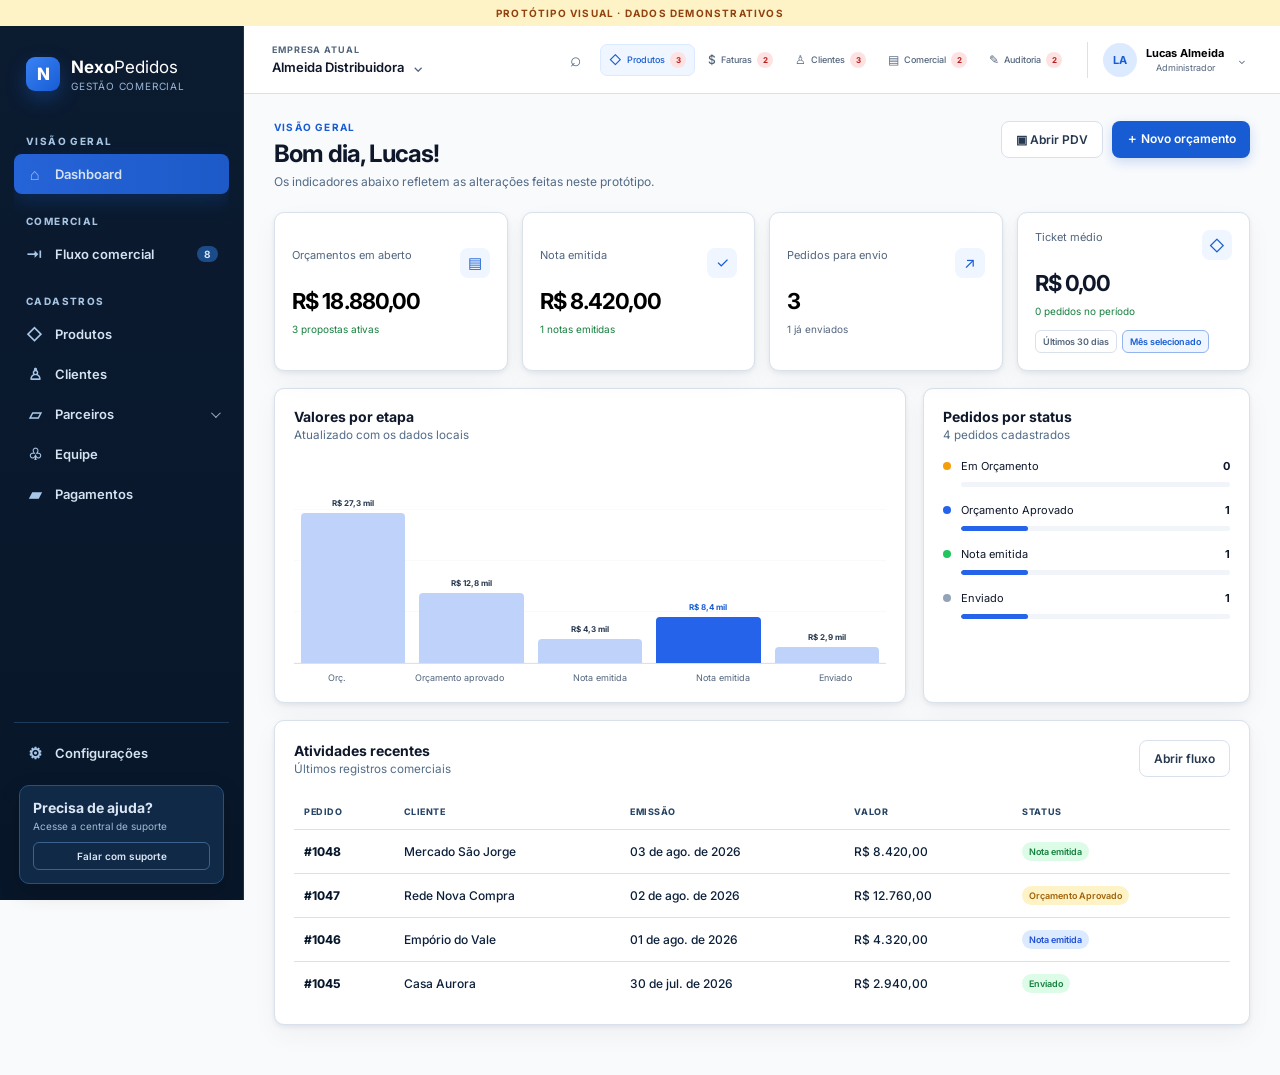
==== commit 39a6c3b6: "Improve sidebar dismissal and update asset versions" ====
--- a/docs/index.html
+++ b/docs/index.html
@@ -11,7 +11,7 @@
   <link rel="stylesheet" href="main.css?v=20260806-3">
   <link rel="stylesheet" href="contact.css?v=20260806-3">
   <link rel="stylesheet" href="flow.css?v=20260806-3">
-  <link rel="stylesheet" href="notify.css?v=20260806-11">
+  <link rel="stylesheet" href="notify.css?v=20260807-2">
 </head>
 <body>
   <div class="prototype-ribbon">PROTÓTIPO VISUAL · DADOS DEMONSTRATIVOS</div>
@@ -56,6 +56,6 @@
     </div>
   </div>
   <div class="toast" id="toast" role="status">Alteração salva no navegador</div>
-  <script src="app.js?v=20260806-10"></script>
+  <script src="app.js?v=20260807-3"></script>
 </body>
 </html>
--- a/docs/main.css
+++ b/docs/main.css
@@ -7,3 +7,4 @@
 :root{--ticket-control-bg:#f8fafc}.nav-group{width:100%}.nav-chevron{width:7px;height:7px;margin-left:auto;border-right:1.5px solid currentColor;border-bottom:1.5px solid currentColor;transform:rotate(45deg) translateY(-2px);transition:transform .2s ease,opacity .2s ease;opacity:.75}.nav-group.open .nav-chevron{transform:rotate(225deg) translate(-1px,-1px);opacity:1}.nav-submenu{max-height:0;overflow:hidden;padding:0 0 0 30px;opacity:0;transform:translateY(-5px);transition:max-height .25s ease,opacity .2s ease,transform .25s ease,padding .25s ease}.nav-group.open .nav-submenu{max-height:120px;padding:2px 0 5px 30px;opacity:1;transform:translateY(0)}.nav-subitem{display:block;width:100%;border:0;background:transparent;color:#8fa6bf;text-align:left;border-radius:7px;padding:8px 11px;font:500 11px Inter;cursor:pointer}.nav-subitem:hover,.nav-subitem:focus-visible,.nav-subitem.active{background:var(--navy-900);color:#fff;outline:none}
 :root{--sidebar-bg:#0b1b30;--sidebar-bg-deep:#081629;--sidebar-text:#c6d6e8;--sidebar-muted:#86a5c8}.sidebar{background:linear-gradient(180deg,var(--sidebar-bg) 0%,var(--sidebar-bg-deep) 100%);border-right:1px solid #173453}.brand{padding-left:12px}.brand-mark{box-shadow:0 8px 20px rgba(37,111,232,.3)}.brand small{color:#9ab7d7}.nav-label{color:var(--sidebar-muted);font-size:10px;letter-spacing:.14em;margin-top:21px}.nav-item{color:var(--sidebar-text);font-size:13px}.nav-item span{color:#a8c6e7}.nav-item:hover,.nav-item:focus-visible{background:#122b4a;color:#fff}.nav-item.active{background:linear-gradient(90deg,#2563d8,#1d5ac8);box-shadow:0 7px 18px rgba(20,83,180,.28)}.nav-item b{background:#1b4c88;color:#d3e5ff}.nav-submenu{border-left:1px solid #244a75;margin-left:20px}.nav-subitem{color:#a9bfd9;padding-left:14px}.nav-subitem:hover,.nav-subitem:focus-visible,.nav-subitem.active{background:#102b4d;color:#fff}.sidebar-footer{border-top-color:#1c3b5c}.help-card{background:#102946;border-color:#28517d;box-shadow:0 8px 22px rgba(0,0,0,.16)}.help-card small{color:#a2bbd5}.help-card button{border-color:#3b638d;color:#d8e6f5}.nav{scrollbar-color:#55718f #0b1b30;scrollbar-width:thin}
 :root{--slate-500:#52657d;--slate-700:#26384f;--border:#d8e1ec}.data-table td,.activity-table td{color:#1f3047}.data-table td strong,.activity-table td strong{color:#0f2038;font-weight:650}.data-table tbody tr:hover,.activity-table tbody tr:hover{background:#f7faff}.product-name strong{color:#0f2038}.product-name small,.table-footer,.panel-head small,.page-head p{color:#52657d}.filters input,.filters select{color:#26384f}.summary-strip{color:#52657d}.summary-strip strong{color:#0f2038}.card{box-shadow:0 2px 5px rgba(15,23,42,.07),0 10px 26px rgba(15,23,42,.045)}
+.sidebar-close{display:none}.sidebar-backdrop{display:none}@media(max-width:1050px){.sidebar-close{display:grid;place-items:center;position:absolute;right:10px;top:16px;width:32px;height:32px;border:1px solid #315273;border-radius:8px;background:#102b4d;color:#dce9f7;font-size:22px;line-height:1;cursor:pointer;z-index:2}.sidebar-backdrop{position:fixed;inset:0;z-index:19;background:rgba(5,17,31,.42)}.sidebar-backdrop:not([hidden]){display:block}}
--- a/docs/notify.css
+++ b/docs/notify.css
@@ -22,3 +22,4 @@
 .dashboard-actions{display:flex;align-items:center;gap:9px;flex-wrap:wrap}.pdv-layout{display:grid;grid-template-columns:minmax(0,1.25fr) minmax(300px,.75fr);gap:17px}.pdv-products,.pdv-cart{padding:19px}.pdv-product-grid{display:grid;grid-template-columns:repeat(2,minmax(0,1fr));gap:10px}.pdv-product{display:flex;flex-direction:column;align-items:flex-start;gap:5px;padding:13px;border:1px solid var(--border);background:#fff;border-radius:9px;text-align:left;cursor:pointer}.pdv-product:hover{border-color:#93b4ec;background:var(--blue-50)}.pdv-product strong{color:#0b1f3a}.pdv-product small{color:var(--slate-500)}.pdv-product b{color:var(--blue-700);margin-top:3px}.pdv-cart-item{display:grid;grid-template-columns:1fr auto auto;gap:10px;align-items:center;padding:12px 0;border-bottom:1px solid var(--border)}.pdv-cart-item strong,.pdv-cart-item small{display:block}.pdv-cart-item small{color:var(--slate-500);font-size:10px;margin-top:3px}.pdv-qty{display:flex;align-items:center;gap:6px}.pdv-qty button{width:25px;height:25px;border:1px solid var(--border);background:#fff;border-radius:6px;cursor:pointer}.pdv-total{display:flex;justify-content:space-between;margin-top:18px;padding-top:15px;border-top:1px solid var(--border);font-size:15px}.pdv-total strong{color:var(--blue-700)}.pdv-finish{width:100%;margin-top:15px}@media(max-width:900px){.pdv-layout{grid-template-columns:1fr}.pdv-product-grid{grid-template-columns:1fr}}
 .pdv-search{display:flex;gap:8px;align-items:center;margin-bottom:5px}.pdv-search input{min-width:0;flex:1}.pdv-scan{display:none;align-items:center;gap:6px;min-height:38px;padding:0 12px;border:1px solid var(--border);border-radius:8px;background:#fff;color:var(--slate-700);font:600 11px Inter;cursor:pointer;white-space:nowrap}.pdv-scan:hover{border-color:#93b4ec;background:var(--blue-50)}.pdv-scan input{display:none}.pdv-scan-help{display:none;color:var(--slate-500);font-size:10px;margin:0 0 14px 2px}@media(max-width:700px){.pdv-scan{display:inline-flex}.pdv-scan-help{display:block}}@media(max-width:560px){.pdv-search{align-items:stretch}.pdv-scan{padding:0 10px}.pdv-scan span{font-size:14px}.pdv-product-grid{grid-template-columns:1fr}.pdv-products,.pdv-cart{padding:14px}.pdv-cart-item{grid-template-columns:1fr auto}.pdv-cart-item>b{grid-column:2;grid-row:1}.pdv-qty{grid-column:1/3;justify-content:flex-end}}
 .pdv-scanner-backdrop{position:fixed;inset:0;z-index:260;background:rgba(4,16,32,.8);display:grid;place-items:center;padding:16px}.pdv-scanner-modal{width:min(460px,100%);background:#fff;border-radius:14px;padding:16px;box-shadow:0 20px 70px rgba(0,0,0,.35)}.pdv-scanner-head{display:flex;align-items:center;justify-content:space-between;margin-bottom:12px;color:var(--slate-950)}.pdv-scanner-head .modal-close{position:static;padding:0 4px}.pdv-scanner-view{position:relative;overflow:hidden;border-radius:10px;background:#071426;aspect-ratio:4/3}.pdv-scanner-view video{display:block;width:100%;height:100%;object-fit:cover}.pdv-scanner-guide{position:absolute;left:10%;right:10%;top:39%;height:22%;border:2px solid #60a5fa;border-radius:8px;box-shadow:0 0 0 999px rgba(0,0,0,.18)}.pdv-scanner-modal>small{display:block;color:var(--slate-500);font-size:10px;margin-top:10px}@media(max-width:560px){.pdv-scanner-backdrop{padding:0}.pdv-scanner-modal{width:100%;height:100%;border-radius:0;padding:14px;display:flex;flex-direction:column;justify-content:center}.pdv-scanner-view{aspect-ratio:auto;height:min(70vh,520px)}}
+.pdv-scanner-head .pdv-scanner-close{display:grid;place-items:center;flex:0 0 40px;width:40px;height:40px;padding:0;border:1px solid #cbd5e1;border-radius:10px;background:#f1f5f9;color:#0f172a;font:700 28px/1 Arial,sans-serif;cursor:pointer;box-shadow:0 1px 3px rgba(15,23,42,.18)}.pdv-scanner-head .pdv-scanner-close:hover{border-color:#94a3b8;background:#e2e8f0}.pdv-scanner-head .pdv-scanner-close:focus-visible{outline:3px solid rgba(37,99,235,.35);outline-offset:2px}.pdv-scanner-head .pdv-scanner-close:active{transform:scale(.96)}.pdv-scanner-finish{width:100%;min-height:44px;margin-top:12px}.pdv-scanner-finish:disabled{cursor:not-allowed;opacity:.55}
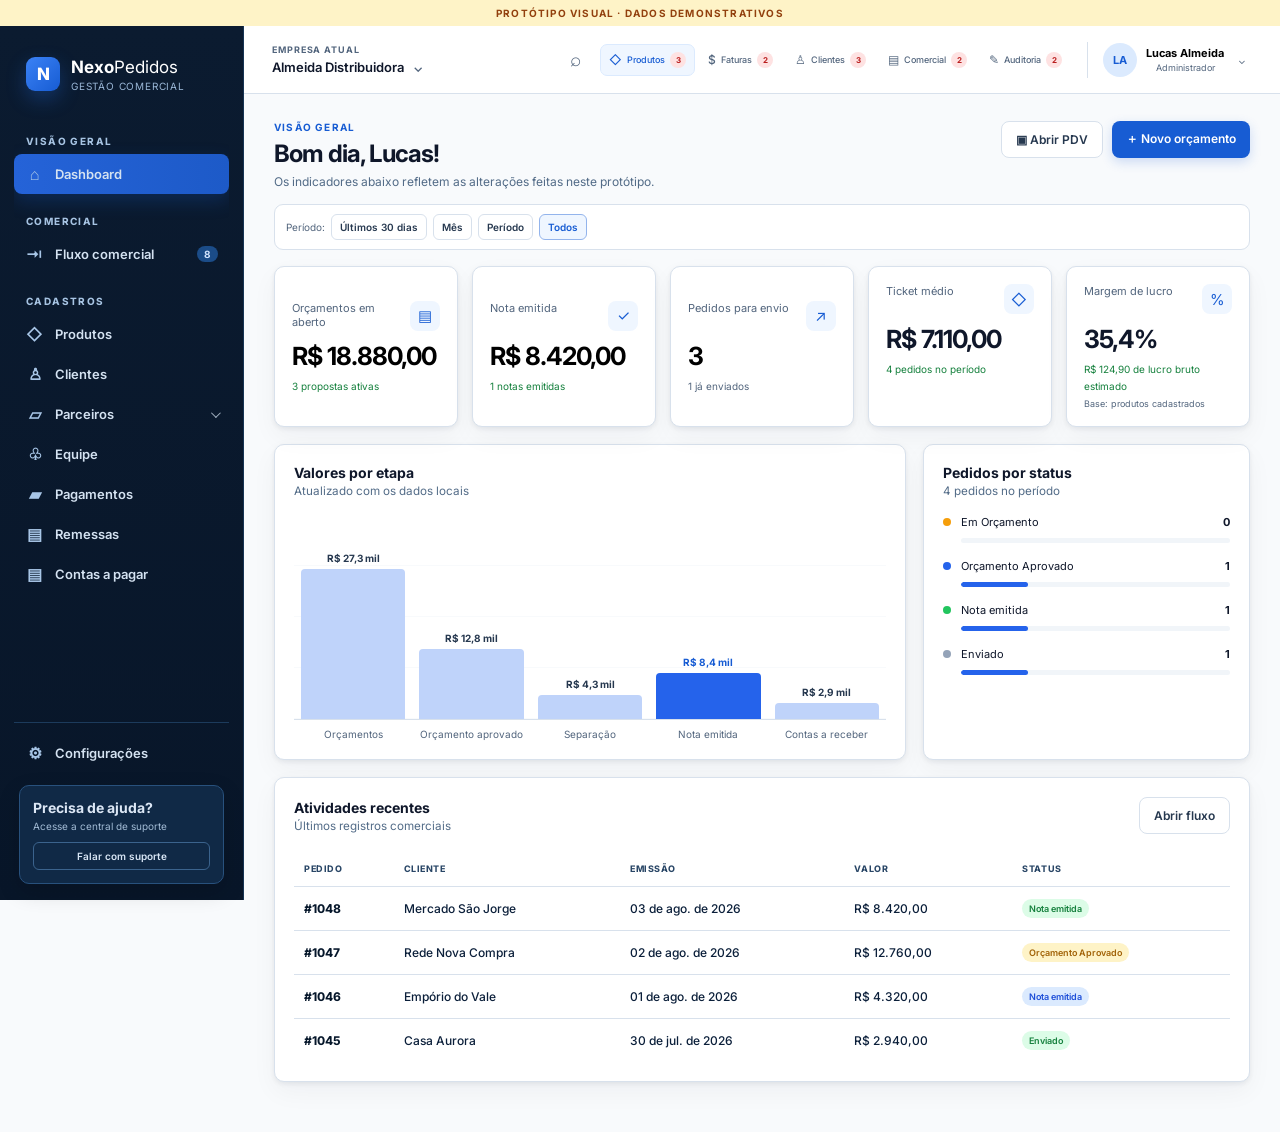
==== commit 05fac8ce: "Aprimore o dashboard com filtros e novos indicadores" ====
--- a/docs/index.html
+++ b/docs/index.html
@@ -8,10 +8,12 @@
   <link rel="preconnect" href="https://fonts.googleapis.com">
   <link rel="preconnect" href="https://fonts.gstatic.com" crossorigin>
   <link href="https://fonts.googleapis.com/css2?family=Inter:wght@400;500;600;700&display=swap" rel="stylesheet">
-  <link rel="stylesheet" href="main.css?v=20260806-3">
+  <link rel="stylesheet" href="main.css?v=20260812-5">
   <link rel="stylesheet" href="contact.css?v=20260806-3">
-  <link rel="stylesheet" href="flow.css?v=20260806-3">
-  <link rel="stylesheet" href="notify.css?v=20260807-2">
+  <link rel="stylesheet" href="flow.css?v=20260812-1">
+  <link rel="stylesheet" href="notify.css?v=20260810-2">
+  <link rel="stylesheet" href="products.css?v=20260811-1">
+  <link rel="stylesheet" href="purchase-modal.css?v=20260812-1">
 </head>
 <body>
   <div class="prototype-ribbon">PROTÓTIPO VISUAL · DADOS DEMONSTRATIVOS</div>
@@ -29,6 +31,8 @@
         <div class="nav-group"><button class="nav-item" data-partners-toggle aria-expanded="false"><span>▱</span> Parceiros <i class="nav-chevron" aria-hidden="true"></i></button><div class="nav-submenu" id="partnersSubmenu"><button class="nav-subitem" data-page="fornecedores">Fornecedores</button><button class="nav-subitem" data-page="transportadoras">Transportadoras</button></div></div>
         <button class="nav-item" data-page="equipe"><span>♧</span> Equipe</button>
         <button class="nav-item" data-page="pagamentos"><span>▰</span> Pagamentos</button>
+        <button class="nav-item" data-page="remessas"><span>▤</span> Remessas</button>
+        <button class="nav-item" data-page="contas"><span>▤</span> Contas a pagar</button>
       </nav>
       <div class="sidebar-footer"><button class="nav-item" data-page="configuracoes"><span>⚙</span> Configurações</button><div class="help-card"><strong>Precisa de ajuda?</strong><small>Acesse a central de suporte</small><button>Falar com suporte</button></div></div>
     </aside>
@@ -56,6 +60,7 @@
     </div>
   </div>
   <div class="toast" id="toast" role="status">Alteração salva no navegador</div>
-  <script src="app.js?v=20260807-3"></script>
+  <script src="app.js?v=20260812-7"></script>
+  <script src="products.js?v=20260812-2"></script>
 </body>
 </html>
--- a/docs/main.css
+++ b/docs/main.css
@@ -8,3 +8,23 @@
 :root{--sidebar-bg:#0b1b30;--sidebar-bg-deep:#081629;--sidebar-text:#c6d6e8;--sidebar-muted:#86a5c8}.sidebar{background:linear-gradient(180deg,var(--sidebar-bg) 0%,var(--sidebar-bg-deep) 100%);border-right:1px solid #173453}.brand{padding-left:12px}.brand-mark{box-shadow:0 8px 20px rgba(37,111,232,.3)}.brand small{color:#9ab7d7}.nav-label{color:var(--sidebar-muted);font-size:10px;letter-spacing:.14em;margin-top:21px}.nav-item{color:var(--sidebar-text);font-size:13px}.nav-item span{color:#a8c6e7}.nav-item:hover,.nav-item:focus-visible{background:#122b4a;color:#fff}.nav-item.active{background:linear-gradient(90deg,#2563d8,#1d5ac8);box-shadow:0 7px 18px rgba(20,83,180,.28)}.nav-item b{background:#1b4c88;color:#d3e5ff}.nav-submenu{border-left:1px solid #244a75;margin-left:20px}.nav-subitem{color:#a9bfd9;padding-left:14px}.nav-subitem:hover,.nav-subitem:focus-visible,.nav-subitem.active{background:#102b4d;color:#fff}.sidebar-footer{border-top-color:#1c3b5c}.help-card{background:#102946;border-color:#28517d;box-shadow:0 8px 22px rgba(0,0,0,.16)}.help-card small{color:#a2bbd5}.help-card button{border-color:#3b638d;color:#d8e6f5}.nav{scrollbar-color:#55718f #0b1b30;scrollbar-width:thin}
 :root{--slate-500:#52657d;--slate-700:#26384f;--border:#d8e1ec}.data-table td,.activity-table td{color:#1f3047}.data-table td strong,.activity-table td strong{color:#0f2038;font-weight:650}.data-table tbody tr:hover,.activity-table tbody tr:hover{background:#f7faff}.product-name strong{color:#0f2038}.product-name small,.table-footer,.panel-head small,.page-head p{color:#52657d}.filters input,.filters select{color:#26384f}.summary-strip{color:#52657d}.summary-strip strong{color:#0f2038}.card{box-shadow:0 2px 5px rgba(15,23,42,.07),0 10px 26px rgba(15,23,42,.045)}
 .sidebar-close{display:none}.sidebar-backdrop{display:none}@media(max-width:1050px){.sidebar-close{display:grid;place-items:center;position:absolute;right:10px;top:16px;width:32px;height:32px;border:1px solid #315273;border-radius:8px;background:#102b4d;color:#dce9f7;font-size:22px;line-height:1;cursor:pointer;z-index:2}.sidebar-backdrop{position:fixed;inset:0;z-index:19;background:rgba(5,17,31,.42)}.sidebar-backdrop:not([hidden]){display:block}}
+.bar-wrap{border:0;padding:0;background:transparent;min-width:0;cursor:pointer}
+.bar-wrap:focus{outline:none}
+.bar-wrap:focus-visible{outline:2px solid #93b4ec;outline-offset:3px;border-radius:6px}
+.ticket-controls{position:relative}.ticket-month-picker{position:absolute;z-index:30;top:100%;right:0;margin-top:6px;width:170px;max-height:220px;overflow:auto;padding:5px;background:#fff;border:1px solid var(--border);border-radius:8px;box-shadow:0 10px 24px rgba(7,20,38,.14)}
+.settings-module{padding:18px 0;border-bottom:1px solid var(--border)}.settings-module:first-child{padding-top:0}.settings-module:last-of-type{border-bottom:0}.settings-module-head{display:flex;align-items:center;gap:10px;margin-bottom:15px}.settings-module-head>span{display:grid;place-items:center;width:30px;height:30px;border-radius:8px;background:var(--blue-50);color:var(--blue-700);font-size:15px}.settings-module-head h2{margin:0;font-size:13px}.settings-module-head small,.module-help{color:var(--slate-500);font-size:9px}.module-help{display:block;margin-top:-3px}.settings-module label{position:relative;display:block;margin-bottom:13px;color:var(--slate-700);font-size:10px;font-weight:600}.settings-module label input,.settings-module label textarea{display:block;margin-top:6px}.settings-module label textarea{width:100%;line-height:1.5;resize:vertical}.settings-module label small{display:block;margin-top:5px;color:var(--slate-500);font-size:8px;font-weight:400}
+.settings-search-card{margin-bottom:12px;padding:14px 16px;border:1px solid var(--border);border-radius:var(--radius);background:#fff;box-shadow:var(--shadow)}.settings-search-card label{display:block;margin-bottom:6px;color:var(--slate-700);font-size:10px;font-weight:600}.settings-search-card input{width:100%}.settings-search-results{display:flex;flex-wrap:wrap;gap:5px;margin-top:8px}.settings-search-results:empty{display:none}.settings-search-results button{border:1px solid #dbeafe;border-radius:6px;background:var(--blue-50);color:var(--blue-700);padding:5px 8px;font:600 9px Inter;cursor:pointer}.settings-search-results button:hover{background:#dbeafe}.settings-search-results span{color:var(--slate-500);font-size:9px}
+.table-header-filter{border:0;background:transparent;color:inherit;padding:0;font:inherit;letter-spacing:inherit;text-transform:inherit;cursor:pointer}.table-header-filter:hover{color:var(--blue-700)}.table-header-filter span{margin-left:4px;color:var(--blue-700)}
+.table-filter-header{position:relative}.table-filter-popover{position:absolute;z-index:50;top:calc(100% - 4px);left:8px;min-width:130px;padding:5px;border:1px solid var(--border);border-radius:8px;background:#fff;box-shadow:0 10px 24px rgba(7,20,38,.16)}.table-filter-popover button{display:block;width:100%;padding:7px 8px;border:0;border-radius:5px;background:transparent;color:var(--slate-700);text-align:left;font:500 10px Inter;cursor:pointer}.table-filter-popover button:hover{background:var(--blue-50);color:var(--blue-700)}
+.kpi-note{display:block;margin-top:5px;color:var(--slate-500);font-size:9px}
+.kpi-grid{grid-template-columns:repeat(5,minmax(0,1fr))}@media(max-width:1050px){.kpi-grid{grid-template-columns:repeat(2,minmax(0,1fr))}}
+.dashboard-period-controls{display:flex;align-items:center;gap:6px;flex-wrap:wrap;margin:-8px 0 16px;padding:9px 11px;border:1px solid var(--border);border-radius:9px;background:#fff;color:var(--slate-500);font-size:10px}.dashboard-period-controls button{border:1px solid var(--border);border-radius:6px;background:#fff;color:var(--slate-700);padding:6px 8px;font:600 10px Inter;cursor:pointer}.dashboard-period-controls button:hover,.dashboard-period-controls button.active{border-color:#93b4ec;background:var(--blue-50);color:var(--blue-700)}.dashboard-period-controls select,.dashboard-period-controls input{width:auto;padding:6px 8px;font-size:10px}.dashboard-period-controls select[hidden],.dashboard-range-inputs[hidden]{display:none}.dashboard-range-inputs{display:inline-flex;align-items:center;gap:5px}.dashboard-range-inputs b{font-size:9px;font-weight:500;color:var(--slate-500)}
+.editable-row .action-button.danger{display:none}.editable-row.show-row-actions .action-button.danger{display:inline-grid;place-items:center;width:28px;height:28px;border:1px solid #fecaca;border-radius:7px;background:#fff7f7;color:#b91c1c;font-size:13px}.editable-row.show-row-actions .action-button.danger:hover{background:#fee2e2;color:#991b1b}.editable-row.show-row-actions{background:#fffaf9}.editable-row .row-actions{min-width:30px}
+.flow-card .flow-delete{visibility:hidden;opacity:0;transition:opacity .15s}.flow-card.show-row-actions .flow-delete{visibility:visible;opacity:1}
+.data-table th:last-child,.data-table td:last-child{display:none}.context-action-menu{position:fixed;z-index:500;min-width:130px;padding:5px;border:1px solid var(--border);border-radius:9px;background:#fff;box-shadow:0 12px 30px rgba(7,20,38,.2)}.context-action-menu button{display:block;width:100%;padding:8px 10px;border:0;border-radius:6px;background:transparent;color:var(--slate-700);text-align:left;font:600 10px Inter;cursor:pointer}.context-action-menu button:hover{background:var(--blue-50);color:var(--blue-700)}.context-action-menu button[data-context-delete]:hover{background:#fff1f2;color:#b91c1c}
+.ticket-month-option{display:block;width:100%;border:0;border-radius:5px;background:transparent;color:var(--slate-700);padding:7px 8px;text-align:left;font:500 10px Inter;text-transform:capitalize;cursor:pointer}
+.ticket-month-option:hover,.ticket-month-option.active{background:var(--blue-50);color:var(--blue-700)}
+.payables-grid{display:grid;gap:16px}.payables-section-head{padding:17px 19px;margin:0;border-bottom:1px solid var(--border)}.payables-section-head h2{font-size:14px;margin:0}.payables-section-head small{display:block;margin-top:4px;color:var(--slate-500);font-size:10px}.pay-button{padding:6px 8px;font-size:9px;white-space:nowrap}
+.purchase-suggestion-card{margin-bottom:16px;padding:19px}.purchase-suggestion-filters{display:flex;gap:10px;margin-bottom:14px}.purchase-suggestion-filters label{display:block;min-width:190px;color:var(--slate-700);font-size:10px;font-weight:600}.purchase-suggestion-filters select{display:block;margin-top:6px;width:100%}@media(max-width:680px){.purchase-suggestion-filters{flex-direction:column}.purchase-suggestion-filters label{min-width:0}}
+.kpi strong{font-size:25px}.kpi-grid{align-items:stretch}
+@media(max-width:680px){.kpi strong{font-size:20px}}
--- a/docs/flow.css
+++ b/docs/flow.css
@@ -3,6 +3,7 @@
 .flow-card.dragging{opacity:.35;transform:rotate(1deg) scale(.98)}.flow-column.drag-over{background:#e8f1ff;border-color:#7da8ed;box-shadow:inset 0 0 0 2px rgba(37,99,235,.12)}.flow-column.drag-over .flow-cards{min-height:170px}.flow-drag-handle{float:right;margin:-7px -5px 0 6px;color:var(--slate-300);font-size:15px;cursor:grab}.flow-card:active .flow-drag-handle{cursor:grabbing}
 .store-search{display:flex;align-items:center;gap:12px;margin-bottom:12px;padding:11px 14px}.store-search>span{display:grid;place-items:center;width:32px;height:32px;border-radius:8px;background:var(--blue-50);color:var(--blue-700);font-size:17px}.store-search>div{flex:1}.store-search label{display:block;margin-bottom:2px;color:var(--slate-500);font-size:8px;font-weight:700;letter-spacing:.08em;text-transform:uppercase}.store-search input{border:0;padding:2px 0;font-size:12px;background:transparent;box-shadow:none}.store-search input:focus{box-shadow:none}.store-search>button{width:29px;height:29px;border:0;border-radius:7px;background:var(--slate-100);color:var(--slate-500);font-size:17px;cursor:pointer}.store-search>button:hover{background:#fee2e2;color:var(--red-700)}
 .bar-value{position:absolute;z-index:2;left:50%;bottom:calc(var(--bar-height) + 5px);transform:translateX(-50%);white-space:nowrap;color:var(--slate-700);font-size:8px;font-weight:700}.bar-wrap:has(.bar.current) .bar-value{color:var(--blue-700)}
+.chart-labels{display:grid;grid-template-columns:repeat(5,minmax(0,1fr));gap:14px;padding:0 7px;text-align:center;align-items:start;font-size:10px}.bar-value{font-size:10px}
 @media(max-width:680px){.bar-value{font-size:7px}}
 .quote-list-card .table-footer [data-page-link="dashboard"]{display:none}
 .chart .bar-wrap{border:0;background:transparent;padding:0;font:inherit;cursor:pointer}.chart .bar-wrap:hover .bar,.chart .bar-wrap.selected .bar{filter:brightness(.92)}.chart .bar-wrap.selected{outline:2px solid #bfdbfe;outline-offset:4px;border-radius:6px}.panel-clear{border:0;background:var(--blue-50);color:var(--blue-700);border-radius:6px;padding:5px 8px;font:600 8px Inter;cursor:pointer}.panel-clear:hover{background:#dbeafe}.stage-items{display:flex;flex-direction:column;gap:7px}.stage-item{display:flex;align-items:center;justify-content:space-between;width:100%;padding:10px;border:1px solid var(--border);border-radius:8px;background:#fff;text-align:left;cursor:pointer}.stage-item:hover{border-color:#9cbbed;background:var(--blue-50)}.stage-item strong,.stage-item small{display:block}.stage-item strong{font-size:9px;color:var(--blue-700)}.stage-item small{margin-top:3px;color:var(--slate-500);font-size:9px}.stage-item b{font-size:10px}
--- a/docs/notify.css
+++ b/docs/notify.css
@@ -4,6 +4,7 @@
 .notification-buttons{display:flex;align-items:center;gap:4px}.notification-category{position:relative;height:32px;padding:0 8px;border:1px solid transparent;border-radius:7px;background:transparent;color:var(--slate-500);font:500 9px Inter;cursor:pointer;display:flex;align-items:center;gap:5px;transition:.15s}.notification-category>span{font-size:12px}.notification-category em{font-style:normal}.notification-category b{display:grid;place-items:center;min-width:16px;height:16px;padding:0 4px;border-radius:9px;background:#fee2e2;color:var(--red-700);font-size:8px}.notification-category b[hidden]{display:none}.notification-category:hover{background:var(--slate-100);color:var(--slate-700)}.notification-category.active{background:var(--blue-50);border-color:#dbeafe;color:var(--blue-700)}.notification-panel{right:0}
 .kpi-link{width:100%;border:1px solid var(--border);text-align:left;font:inherit}.kpi-link:hover{border-color:#9cbbed;transform:translateY(-1px);cursor:pointer}.kpi-link:focus-visible{outline:3px solid var(--blue-50);border-color:var(--blue-600)}
 .kpi[data-tooltip]{position:relative}.kpi[data-tooltip]::after{content:attr(data-tooltip);position:absolute;z-index:40;left:14px;right:14px;top:calc(100% + 8px);padding:9px 10px;border:1px solid #dbeafe;border-radius:7px;background:var(--navy-900);color:#fff;box-shadow:0 8px 20px rgba(7,20,38,.18);font:400 10px/1.4 Inter;opacity:0;pointer-events:none;transform:translateY(-3px);transition:opacity .15s,transform .15s;text-align:left}.kpi[data-tooltip]:hover::after,.kpi[data-tooltip]:focus-visible::after{opacity:1;transform:translateY(0)}
+.kpi[data-tooltip]{z-index:1}.kpi[data-tooltip]::after{z-index:5}.ticket-kpi .ticket-month-picker{z-index:30}.date-filter{position:relative;z-index:10}
 .date-filter{display:flex;align-items:center;gap:5px;color:var(--slate-500);font-size:9px;font-weight:600;white-space:nowrap}.date-filter input{width:145px;padding:10px 8px}.quote-filters .date-filter{display:none}
 .filtered-total-card{display:flex;align-items:center;justify-content:space-between;gap:18px;margin-bottom:12px;padding:17px 20px;border:1px solid #dbeafe;border-radius:var(--radius);background:linear-gradient(110deg,#f8fbff,#fff);box-shadow:var(--shadow)}.filtered-total-card small,.filtered-total-card strong{display:block}.filtered-total-card small{color:var(--blue-700);font-size:9px;font-weight:700;letter-spacing:.08em}.filtered-total-card strong{margin-top:6px;color:var(--slate-950);font-size:25px;letter-spacing:-.04em}.filtered-total-card>span{color:var(--slate-500);font-size:10px}
 @media(max-width:680px){.kpi[data-tooltip]::after{left:5px;right:5px;font-size:9px}}
--- a/docs/products.css
+++ b/docs/products.css
@@ -0,0 +1 @@
+.suggestion-filters{display:flex;gap:16px;margin-bottom:14px;padding:14px 16px}.suggestion-filters label,.suggestion-category-controls label{display:block;min-width:210px;color:var(--slate-700);font-size:10px;font-weight:600}.suggestion-filters select,.suggestion-category-controls select{display:block;margin-top:6px;width:100%}.suggestion-category-controls{display:flex;align-items:center;justify-content:space-between;gap:18px;margin-bottom:14px;padding:14px 16px}.suggestion-category-controls>div:first-child{display:flex;flex-direction:column;gap:4px;min-width:190px}.suggestion-category-controls small,.suggestion-order-preview small{color:var(--slate-500);font-size:10px}.suggestion-category-grid{display:flex;flex:1;flex-wrap:wrap;gap:10px}.suggestion-category-grid label{min-width:160px;flex:1}.suggestion-order-preview{display:flex;flex-wrap:wrap;align-items:center;gap:10px;margin-bottom:14px;padding:14px 16px}.suggestion-order-preview>strong{width:100%}.suggestion-order-groups{display:flex;flex-wrap:wrap;gap:8px;width:100%}.suggestion-order-group{display:flex;flex-direction:column;gap:3px;border:1px solid var(--border);border-radius:7px;background:var(--blue-50);padding:8px 10px;min-width:160px}.suggestion-order-group strong{color:var(--blue-700);font-size:11px}.suggestion-order-group small{font-size:10px}.product-tabs{display:flex;gap:4px;border-bottom:1px solid var(--border);margin-bottom:16px}.product-tab{border:0;background:transparent;color:var(--slate-500);padding:11px 16px;font:600 12px Inter;cursor:pointer;border-bottom:2px solid transparent}.product-tab:hover,.product-tab.active{color:var(--blue-700);border-bottom-color:var(--blue-700)}.product-section-summary{display:flex;align-items:center;gap:28px;margin-bottom:16px}.product-section-summary>div{display:flex;flex-direction:column;gap:3px}.product-section-summary strong{font-size:21px}.product-section-summary span{color:var(--slate-500);font-size:10px}.product-section-summary .warning strong{color:var(--amber-700)}.product-section-summary .btn{margin-left:auto}.purchase-history .filters{align-items:center}.purchase-history .filters .btn{white-space:nowrap}.action-button{border:1px solid var(--border);background:#fff;border-radius:6px;color:var(--blue-700);padding:6px 8px;font:600 10px Inter;cursor:pointer}.action-button:hover{background:var(--blue-50)}.row-actions{display:flex;gap:5px;white-space:nowrap}.suggestion-head{display:flex;justify-content:space-between;align-items:flex-start;margin-bottom:18px}.suggestion-head h2{font-size:20px;margin:0 0 5px}.suggestion-head p{color:var(--slate-500);font-size:11px;margin:0}.suggestion-card .data-table td{vertical-align:middle}.suggestion-quantity,.suggestion-supplier{width:150px!important;padding:8px!important}.table-subtitle{display:block;color:var(--slate-500);font-size:9px;margin-top:3px}.suggestion-footer{display:flex;align-items:center;justify-content:space-between;padding:15px 16px;border-top:1px solid var(--border);font-size:11px;color:var(--slate-500)}.purchase-detail-list{display:flex;flex-direction:column;gap:10px}.purchase-detail-list>div{display:flex;justify-content:space-between;padding:9px 0;border-bottom:1px solid var(--border);font-size:11px}.purchase-detail-list .purchase-detail-total{margin-top:6px;border:0;font-size:13px}@media(max-width:700px){.product-section-summary{align-items:flex-start;flex-wrap:wrap;gap:14px}.product-section-summary .btn{width:100%;margin-left:0}.suggestion-head{gap:14px;flex-direction:column}.suggestion-filters,.suggestion-category-controls{flex-direction:column;align-items:stretch}.suggestion-filters label,.suggestion-category-controls label{min-width:0}.suggestion-category-controls>div:first-child{min-width:0}.purchase-history .filters{flex-direction:column;align-items:stretch}.row-actions{flex-direction:column}}
--- a/docs/purchase-modal.css
+++ b/docs/purchase-modal.css
@@ -0,0 +1,5 @@
+.purchase-lines-head{display:flex;align-items:center;justify-content:space-between;gap:12px;margin:20px 0 8px}.purchase-lines-head strong{font-size:14px;color:var(--slate-900)}.purchase-line{display:grid!important;grid-template-columns:minmax(0,1fr) 110px auto!important;gap:8px!important;align-items:center!important;margin-top:8px}.purchase-line select,.purchase-line input{min-height:40px}.purchase-line .action-button{white-space:nowrap;min-height:40px}.inventory-lines-head{display:flex;align-items:center;justify-content:space-between;gap:12px;margin:20px 0 8px}.inventory-line{display:grid;grid-template-columns:minmax(0,1fr) 130px auto;gap:8px;align-items:center;margin-top:8px}.inventory-line select,.inventory-line input{min-height:40px}.inventory-line .action-button{white-space:nowrap;min-height:40px}@media(max-width:620px){.purchase-line,.inventory-line{grid-template-columns:minmax(0,1fr) 86px!important}.purchase-line .action-button,.inventory-line .action-button{grid-column:1 / -1;justify-self:end}.purchase-lines-head,.inventory-lines-head{align-items:flex-start}.purchase-lines-head .action-button,.inventory-lines-head .action-button{font-size:10px}}
+.client-purchases-list{display:flex;flex-direction:column;gap:8px}.client-purchases-list>div{display:flex;align-items:center;justify-content:space-between;gap:16px;padding:10px 0;border-bottom:1px solid var(--border)}.client-purchases-list span{display:flex;flex-direction:column;gap:3px}.client-purchases-list small{color:var(--slate-500);font-size:10px}.client-purchases-list b{white-space:nowrap;color:var(--blue-700)}
+.client-purchase-history{margin:14px 0 4px;padding:12px 14px;border:1px solid var(--border);border-radius:8px;background:var(--blue-50)}.client-purchase-history-title{display:flex;flex-direction:column;gap:3px;margin-bottom:8px}.client-purchase-history-title small{color:var(--slate-500);font-size:10px}.client-purchase-history-list{display:flex;flex-direction:column;gap:6px}.client-purchase-history-list>div{display:flex;justify-content:space-between;gap:12px;padding:7px 0;border-bottom:1px solid rgba(148,163,184,.25)}.client-purchase-history-list>div:last-child{border-bottom:0}.client-purchase-history-list span{display:flex;flex-direction:column;gap:2px}.client-purchase-history-list small{color:var(--slate-500);font-size:9px}.client-purchase-history-list b{white-space:nowrap;color:var(--blue-700);font-size:10px}
+.client-purchase-search-label{display:block;margin-bottom:12px}.client-purchase-search-label input{display:block;width:100%;margin-top:6px}
+.inventory-editor input{min-width:110px;padding:8px;font-size:10px}.inventory-editor td:last-child{white-space:nowrap}
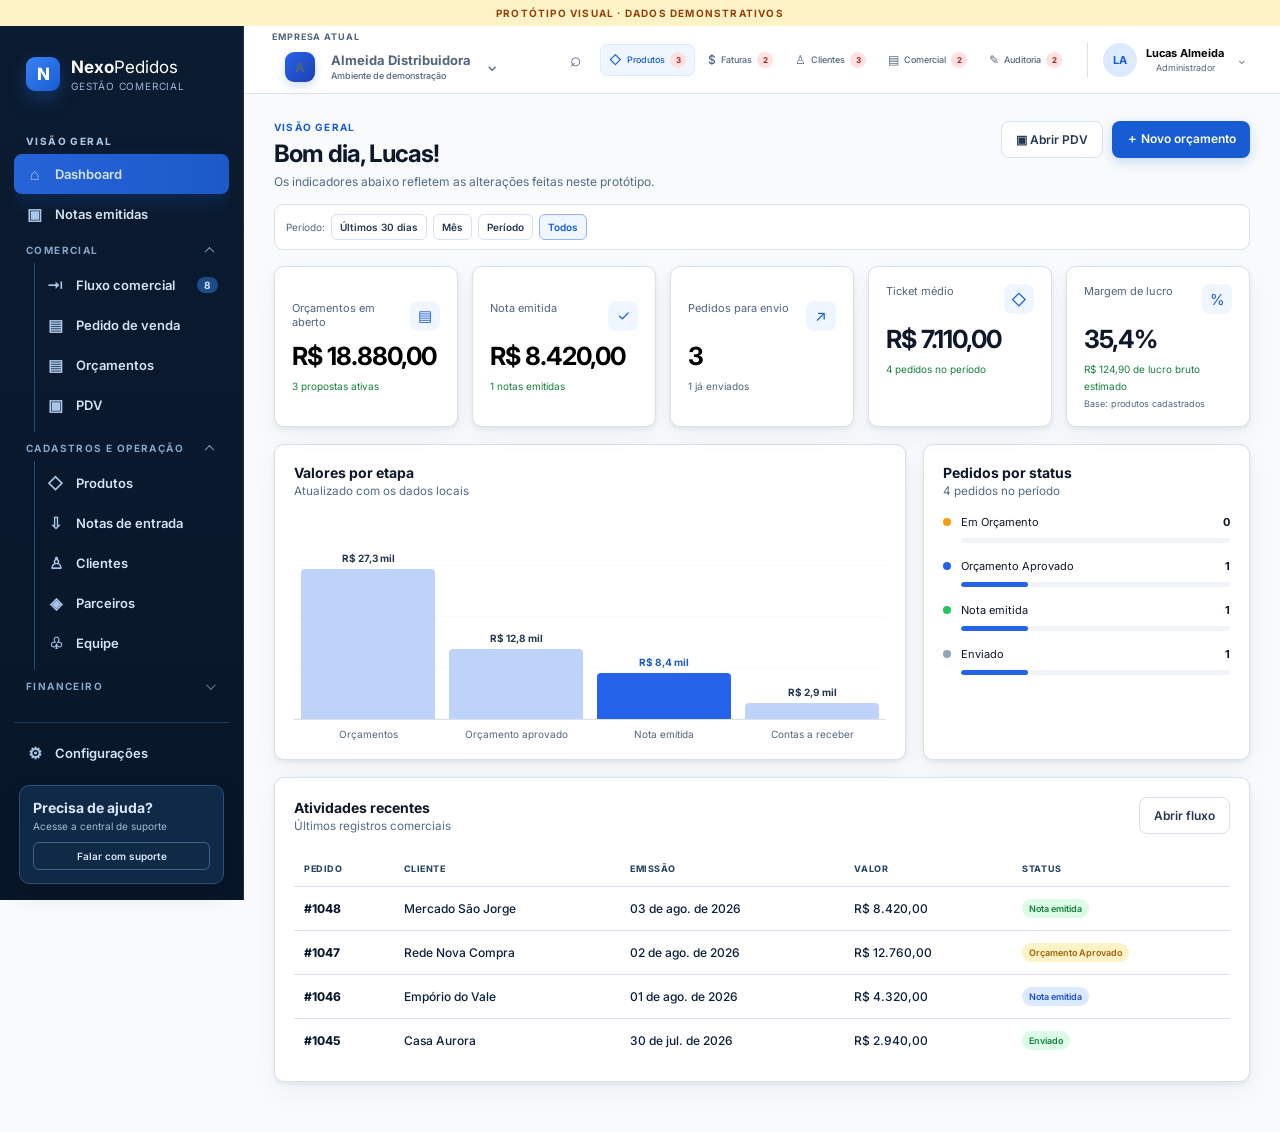
==== commit 378a3631: "Atualiza prototipo e organiza artefatos locais" ====
--- a/docs/index.html
+++ b/docs/index.html
@@ -8,12 +8,13 @@
   <link rel="preconnect" href="https://fonts.googleapis.com">
   <link rel="preconnect" href="https://fonts.gstatic.com" crossorigin>
   <link href="https://fonts.googleapis.com/css2?family=Inter:wght@400;500;600;700&display=swap" rel="stylesheet">
-  <link rel="stylesheet" href="main.css?v=20260812-5">
+  <link rel="stylesheet" href="main.css?v=20260818-9">
   <link rel="stylesheet" href="contact.css?v=20260806-3">
-  <link rel="stylesheet" href="flow.css?v=20260812-1">
+  <link rel="stylesheet" href="flow.css?v=20260812-2">
   <link rel="stylesheet" href="notify.css?v=20260810-2">
   <link rel="stylesheet" href="products.css?v=20260811-1">
-  <link rel="stylesheet" href="purchase-modal.css?v=20260812-1">
+  <link rel="stylesheet" href="suggestion-polish.css?v=20260812-1">
+  <link rel="stylesheet" href="purchase-modal.css?v=20260812-6">
 </head>
 <body>
   <div class="prototype-ribbon">PROTÓTIPO VISUAL · DADOS DEMONSTRATIVOS</div>
@@ -23,16 +24,10 @@
       <nav class="nav" aria-label="Navegação principal">
         <span class="nav-label">VISÃO GERAL</span>
         <button class="nav-item active" data-page="dashboard"><span>⌂</span> Dashboard</button>
-        <span class="nav-label">COMERCIAL</span>
-        <button class="nav-item" data-page="fluxo"><span>⇥</span> Fluxo comercial <b>8</b></button>
-        <span class="nav-label">CADASTROS</span>
-        <button class="nav-item" data-page="produtos"><span>◇</span> Produtos</button>
-        <button class="nav-item" data-page="compradores"><span>♙</span> Clientes</button>
-        <div class="nav-group"><button class="nav-item" data-partners-toggle aria-expanded="false"><span>▱</span> Parceiros <i class="nav-chevron" aria-hidden="true"></i></button><div class="nav-submenu" id="partnersSubmenu"><button class="nav-subitem" data-page="fornecedores">Fornecedores</button><button class="nav-subitem" data-page="transportadoras">Transportadoras</button></div></div>
-        <button class="nav-item" data-page="equipe"><span>♧</span> Equipe</button>
-        <button class="nav-item" data-page="pagamentos"><span>▰</span> Pagamentos</button>
-        <button class="nav-item" data-page="remessas"><span>▤</span> Remessas</button>
-        <button class="nav-item" data-page="contas"><span>▤</span> Contas a pagar</button>
+        <button class="nav-item" data-page="notasEmitidas"><span>▣</span> Notas emitidas</button>
+        <div class="nav-group nav-category-group open"><button class="nav-category" data-nav-toggle aria-expanded="true"><span>COMERCIAL</span><i class="nav-chevron" aria-hidden="true"></i></button><div class="nav-submenu nav-category-menu"><button class="nav-item" data-page="fluxo"><span>⇥</span> Fluxo comercial <b>8</b></button><button class="nav-item" data-page="pedidoVenda"><span>▤</span> Pedido de venda</button><button class="nav-item" data-page="orcamentos"><span>▤</span> Orçamentos</button><button class="nav-item" data-page="pdv"><span>▣</span> PDV</button></div></div>
+        <div class="nav-group nav-category-group open"><button class="nav-category" data-nav-toggle aria-expanded="true"><span>CADASTROS E OPERAÇÃO</span><i class="nav-chevron" aria-hidden="true"></i></button><div class="nav-submenu nav-category-menu"><button class="nav-item" data-page="produtos"><span>◇</span> Produtos</button><button class="nav-item" data-page="notasEntrada"><span>⇩</span> Notas de entrada</button><button class="nav-item" data-page="compradores"><span>♙</span> Clientes</button><button class="nav-item" data-page="parceiros"><span>◈</span> Parceiros</button><button class="nav-item" data-page="equipe"><span>♧</span> Equipe</button></div></div>
+        <div class="nav-group nav-category-group"><button class="nav-category" data-nav-toggle aria-expanded="false"><span>FINANCEIRO</span><i class="nav-chevron" aria-hidden="true"></i></button><div class="nav-submenu nav-category-menu"><button class="nav-item" data-page="pagamentos"><span>▰</span> Formas de pagamento</button><button class="nav-item" data-page="remessas"><span>▤</span> Remessas</button><button class="nav-item" data-page="contasReceber"><span>↗</span> Contas a receber</button><button class="nav-item" data-page="contas"><span>▤</span> Contas a pagar</button><button class="nav-item" data-page="reconciliacao"><span>⇄</span> Reconciliação</button><button class="nav-item" data-page="lucratividade"><span>%</span> Lucratividade</button></div></div>
       </nav>
       <div class="sidebar-footer"><button class="nav-item" data-page="configuracoes"><span>⚙</span> Configurações</button><div class="help-card"><strong>Precisa de ajuda?</strong><small>Acesse a central de suporte</small><button>Falar com suporte</button></div></div>
     </aside>
@@ -40,7 +35,7 @@
     <main class="main">
       <header class="topbar">
         <button class="icon-button menu-button" id="menuButton" aria-label="Abrir menu">☰</button>
-        <div class="company-switcher"><small>EMPRESA ATUAL</small><button>Almeida Distribuidora <span>⌄</span></button></div>
+        <div class="company-switcher" id="companySwitcher"><small>EMPRESA ATUAL</small><button id="companySwitcherButton" type="button" aria-expanded="false" aria-controls="companySwitcherMenu"><span class="company-mark" id="currentCompanyMark">A</span><span class="company-button-copy"><strong id="currentCompanyName">Almeida Distribuidora</strong><small>Ambiente de demonstração</small></span><span class="company-chevron">⌄</span></button><div class="company-switcher-menu" id="companySwitcherMenu" hidden></div></div>
         <div class="top-actions"><button class="icon-button" aria-label="Pesquisar">⌕</button><div class="notification-center"><div class="notification-buttons" id="notificationButtons" aria-label="Notificações por categoria"></div><div class="notification-panel" id="notificationPanel" hidden></div></div><div class="user-menu"><button class="user" id="userMenuButton" aria-label="Abrir menu do usuário" aria-expanded="false"><span class="avatar">LA</span><span><strong>Lucas Almeida</strong><small>Administrador</small></span><i>⌄</i></button><div class="user-dropdown" id="userDropdown" hidden><div class="user-dropdown-head"><strong>Lucas Almeida</strong><small>Almeida Distribuidora</small></div><button id="forceRefreshButton"><span>↻</span><span><strong>Forçar recarregamento</strong><small>Limpar cache e recarregar a página</small></span></button></div></div></div>
       </header>
 
@@ -60,7 +55,7 @@
     </div>
   </div>
   <div class="toast" id="toast" role="status">Alteração salva no navegador</div>
-  <script src="app.js?v=20260812-7"></script>
+  <script src="app.js?v=20260818-9"></script>
   <script src="products.js?v=20260812-2"></script>
 </body>
 </html>
--- a/docs/main.css
+++ b/docs/main.css
@@ -28,3 +28,16 @@
 .purchase-suggestion-card{margin-bottom:16px;padding:19px}.purchase-suggestion-filters{display:flex;gap:10px;margin-bottom:14px}.purchase-suggestion-filters label{display:block;min-width:190px;color:var(--slate-700);font-size:10px;font-weight:600}.purchase-suggestion-filters select{display:block;margin-top:6px;width:100%}@media(max-width:680px){.purchase-suggestion-filters{flex-direction:column}.purchase-suggestion-filters label{min-width:0}}
 .kpi strong{font-size:25px}.kpi-grid{align-items:stretch}
 @media(max-width:680px){.kpi strong{font-size:20px}}
+.chart{display:grid;grid-template-columns:repeat(4,minmax(0,1fr));align-items:stretch;gap:14px}.bar-wrap{width:100%;height:100%}.chart-labels{display:grid;grid-template-columns:repeat(4,minmax(0,1fr));justify-content:stretch;gap:14px;padding:0 7px;text-align:center;align-items:start}.chart-labels span{display:block;width:100%;min-width:0}
+@media(max-width:680px){.chart{gap:6px}.chart-labels{gap:6px}}
+.profit-grid{display:grid;grid-template-columns:repeat(3,minmax(0,1fr));gap:16px;margin-bottom:16px}.profit-grid .kpi{min-height:118px}.negative{color:var(--red-700)!important}@media(max-width:820px){.profit-grid{grid-template-columns:1fr}}@media(max-width:680px){.data-table{min-width:720px}.page-head h1{font-size:22px}.page-head p{max-width:100%}}
+.company-switcher{position:relative}.company-switcher>button{display:flex;align-items:center;gap:6px;max-width:260px;cursor:pointer;text-align:left}.company-switcher>button:hover{color:var(--blue-700)}.company-switcher-menu{position:absolute;z-index:40;top:48px;left:-10px;width:260px;padding:7px;background:#fff;border:1px solid var(--border);border-radius:10px;box-shadow:0 14px 36px rgba(7,20,38,.16)}.company-switcher-menu[hidden]{display:none}.company-option{display:flex;align-items:center;justify-content:space-between;width:100%;gap:10px;padding:10px;border:0;border-radius:7px;background:#fff;color:var(--slate-700);text-align:left;font:500 11px Inter;cursor:pointer}.company-option:hover{background:var(--blue-50);color:var(--blue-700)}.company-option.active{background:var(--blue-50);color:var(--blue-700);font-weight:700}.company-option small{margin:0;color:var(--slate-500);font-size:9px;letter-spacing:0;text-transform:none}.company-option.active small{color:var(--blue-700)}
+.company-switcher>button{gap:10px;padding:6px 9px 6px 6px;border:1px solid transparent;border-radius:11px;transition:background .18s,border-color .18s,box-shadow .18s}.company-switcher>button:hover,.company-switcher>button[aria-expanded="true"]{background:#f8fbff;border-color:#dbeafe;box-shadow:0 4px 14px rgba(37,99,235,.08)}.company-switcher>button:focus-visible{outline:3px solid rgba(37,99,235,.18);outline-offset:2px}.company-mark{display:grid;place-items:center;flex:0 0 30px;width:30px;height:30px;border-radius:9px;background:linear-gradient(135deg,#2563eb,#1e40af);color:#fff;font:700 13px Inter;box-shadow:0 4px 10px rgba(37,99,235,.22)}.company-button-copy{display:flex;flex-direction:column;align-items:flex-start;gap:2px;min-width:0}.company-button-copy strong{max-width:190px;overflow:hidden;text-overflow:ellipsis;white-space:nowrap;font-size:13px;line-height:16px}.company-button-copy small{display:block;margin:0;color:var(--slate-500);font-size:9px;font-weight:500;letter-spacing:0;text-transform:none;white-space:nowrap}.company-chevron{margin-left:auto;color:var(--slate-500);font-size:13px;line-height:1;transition:transform .18s}.company-switcher>button[aria-expanded="true"] .company-chevron{transform:rotate(180deg);color:var(--blue-700)}.company-switcher-menu{top:58px;left:0;width:300px;padding:9px;border-radius:14px;box-shadow:0 18px 42px rgba(15,23,42,.16)}.company-switcher-menu::before{content:"Trocar empresa";display:block;padding:5px 9px 8px;color:var(--slate-500);font-size:9px;font-weight:700;letter-spacing:.08em;text-transform:uppercase}.company-option{position:relative;min-height:46px;padding:9px 10px 9px 12px;border:1px solid transparent;transition:background .15s,border-color .15s}.company-option::before{content:"";flex:0 0 26px;width:26px;height:26px;border-radius:8px;background:#e0ecff}.company-option span{flex:1;min-width:0;overflow:hidden;text-overflow:ellipsis;white-space:nowrap}.company-option:hover{border-color:#dbeafe}.company-option.active::after{content:"✓";font-weight:800;color:var(--blue-700)}
+@media(max-width:760px){.company-switcher{max-width:190px}.company-button-copy strong{max-width:125px}.company-button-copy small{display:none}.top-actions{gap:2px}.user{margin-left:2px;padding-left:5px}.user>span:not(.avatar){display:none}.company-switcher-menu{width:min(300px,calc(100vw - 28px));max-width:calc(100vw - 28px)}}
+.company-option.active{border-color:#bfdbfe;background:#eff6ff;box-shadow:inset 3px 0 0 var(--blue-600)}.company-option.active::after{content:none}
+.company-option::before{margin-left:5px}
+.topbar-spacer{flex:1;min-width:0}.company-context-card{padding:18px;margin-bottom:17px}.company-context-head{display:flex;align-items:flex-start;justify-content:space-between;gap:16px;margin-bottom:14px}.company-context-head h2{margin:0 0 4px;font-size:14px}.company-context-head p{margin:0;color:var(--slate-500);font-size:11px}.company-context-label{max-width:260px;padding:7px 10px;border-radius:8px;background:var(--blue-50);color:var(--blue-700);font-size:10px;font-weight:700;white-space:nowrap;overflow:hidden;text-overflow:ellipsis}.company-choice-grid{display:grid;grid-template-columns:repeat(2,minmax(0,1fr));gap:10px}.company-choice{display:flex;align-items:center;gap:10px;min-width:0;padding:10px 12px;border:1px solid var(--border);border-radius:10px;background:#fff;color:var(--slate-700);text-align:left;cursor:pointer;transition:.15s}.company-choice:hover,.company-choice:focus-visible{border-color:#93b4ec;background:var(--blue-50);outline:none}.company-choice.active{border-color:#93b4ec;background:#eff6ff;box-shadow:inset 3px 0 0 var(--blue-600)}.company-choice-mark{display:grid;place-items:center;flex:0 0 30px;width:30px;height:30px;border-radius:9px;background:#dbeafe;color:var(--blue-700);font-size:12px;font-weight:700}.company-choice.active .company-choice-mark{background:var(--blue-700);color:#fff}.company-choice>span:last-child{display:flex;flex-direction:column;gap:2px;min-width:0}.company-choice strong,.company-choice small{overflow:hidden;text-overflow:ellipsis;white-space:nowrap}.company-choice strong{font-size:11px}.company-choice small{color:var(--slate-500);font-size:9px}@media(max-width:680px){.company-context-head{flex-direction:column}.company-context-label{max-width:100%}.company-choice-grid{grid-template-columns:1fr}}
+.company-choice-grid{min-width:0}@media(max-width:760px){.company-context-head{flex-direction:column}.company-context-label{max-width:100%}.company-choice-grid{grid-template-columns:1fr}}
+.partner-view-card{padding:18px;margin-bottom:17px}.partner-view-head{display:flex;align-items:flex-start;justify-content:space-between;gap:16px;margin-bottom:14px}.partner-view-head h2{margin:0 0 4px;font-size:14px}.partner-view-head p{margin:0;color:var(--slate-500);font-size:11px}.partner-view-count{padding:7px 10px;border-radius:8px;background:var(--blue-50);color:var(--blue-700);font-size:10px;font-weight:700;white-space:nowrap}.partner-view-tabs{display:grid;grid-template-columns:repeat(2,minmax(0,1fr));gap:10px}.partner-view-tab{display:flex;align-items:center;justify-content:center;gap:8px;min-height:44px;border:1px solid var(--border);border-radius:9px;background:#fff;color:var(--slate-700);font:600 11px Inter;cursor:pointer;transition:.15s}.partner-view-tab:hover,.partner-view-tab:focus-visible{border-color:#93b4ec;background:var(--blue-50);outline:none}.partner-view-tab.active{border-color:#93b4ec;background:#eff6ff;color:var(--blue-700);box-shadow:inset 3px 0 0 var(--blue-600)}.partner-view-tab span{font-size:15px}@media(max-width:680px){.partner-view-head{flex-direction:column}.partner-view-tabs{grid-template-columns:1fr}}
+.partner-search{display:block;margin-top:13px;color:var(--slate-600);font-size:10px;font-weight:600}.partner-search input{display:block;margin-top:6px}.partner-view-count{transition:.15s}
+.nav-category{display:flex;align-items:center;justify-content:space-between;width:100%;border:0;background:transparent;color:var(--sidebar-muted);padding:10px 12px 7px;font:700 10px Inter;letter-spacing:.14em;text-align:left;cursor:pointer}.nav-category:hover,.nav-category:focus-visible{color:#fff;outline:none}.nav-category-group .nav-category .nav-chevron{margin-right:4px}.nav-category-group>.nav-submenu{padding-left:0}.nav-category-group.open>.nav-submenu{max-height:460px;padding:2px 0 7px;opacity:1;transform:translateY(0)}.nav-category-group .nav-item{min-height:38px}
--- a/docs/flow.css
+++ b/docs/flow.css
@@ -3,7 +3,7 @@
 .flow-card.dragging{opacity:.35;transform:rotate(1deg) scale(.98)}.flow-column.drag-over{background:#e8f1ff;border-color:#7da8ed;box-shadow:inset 0 0 0 2px rgba(37,99,235,.12)}.flow-column.drag-over .flow-cards{min-height:170px}.flow-drag-handle{float:right;margin:-7px -5px 0 6px;color:var(--slate-300);font-size:15px;cursor:grab}.flow-card:active .flow-drag-handle{cursor:grabbing}
 .store-search{display:flex;align-items:center;gap:12px;margin-bottom:12px;padding:11px 14px}.store-search>span{display:grid;place-items:center;width:32px;height:32px;border-radius:8px;background:var(--blue-50);color:var(--blue-700);font-size:17px}.store-search>div{flex:1}.store-search label{display:block;margin-bottom:2px;color:var(--slate-500);font-size:8px;font-weight:700;letter-spacing:.08em;text-transform:uppercase}.store-search input{border:0;padding:2px 0;font-size:12px;background:transparent;box-shadow:none}.store-search input:focus{box-shadow:none}.store-search>button{width:29px;height:29px;border:0;border-radius:7px;background:var(--slate-100);color:var(--slate-500);font-size:17px;cursor:pointer}.store-search>button:hover{background:#fee2e2;color:var(--red-700)}
 .bar-value{position:absolute;z-index:2;left:50%;bottom:calc(var(--bar-height) + 5px);transform:translateX(-50%);white-space:nowrap;color:var(--slate-700);font-size:8px;font-weight:700}.bar-wrap:has(.bar.current) .bar-value{color:var(--blue-700)}
-.chart-labels{display:grid;grid-template-columns:repeat(5,minmax(0,1fr));gap:14px;padding:0 7px;text-align:center;align-items:start;font-size:10px}.bar-value{font-size:10px}
+.chart-labels{display:grid;grid-template-columns:repeat(4,minmax(0,1fr));justify-content:stretch;gap:14px;padding:0 7px;text-align:center;align-items:start;font-size:10px}.chart-labels span{display:block;width:100%}.bar-value{font-size:10px}
 @media(max-width:680px){.bar-value{font-size:7px}}
 .quote-list-card .table-footer [data-page-link="dashboard"]{display:none}
 .chart .bar-wrap{border:0;background:transparent;padding:0;font:inherit;cursor:pointer}.chart .bar-wrap:hover .bar,.chart .bar-wrap.selected .bar{filter:brightness(.92)}.chart .bar-wrap.selected{outline:2px solid #bfdbfe;outline-offset:4px;border-radius:6px}.panel-clear{border:0;background:var(--blue-50);color:var(--blue-700);border-radius:6px;padding:5px 8px;font:600 8px Inter;cursor:pointer}.panel-clear:hover{background:#dbeafe}.stage-items{display:flex;flex-direction:column;gap:7px}.stage-item{display:flex;align-items:center;justify-content:space-between;width:100%;padding:10px;border:1px solid var(--border);border-radius:8px;background:#fff;text-align:left;cursor:pointer}.stage-item:hover{border-color:#9cbbed;background:var(--blue-50)}.stage-item strong,.stage-item small{display:block}.stage-item strong{font-size:9px;color:var(--blue-700)}.stage-item small{margin-top:3px;color:var(--slate-500);font-size:9px}.stage-item b{font-size:10px}
--- a/docs/suggestion-polish.css
+++ b/docs/suggestion-polish.css
@@ -0,0 +1 @@
+.suggestion-filters{display:grid;grid-template-columns:repeat(2,minmax(220px,1fr));gap:14px;padding:16px;margin-bottom:14px}.suggestion-filters label{font-size:11px}.suggestion-category-controls{display:flex;align-items:flex-start;gap:20px;padding:16px;margin-bottom:14px}.suggestion-category-controls>div:first-child{min-width:220px}.suggestion-category-grid{display:grid;grid-template-columns:repeat(3,minmax(170px,1fr));gap:12px;flex:1}.suggestion-category-grid label{font-size:11px}.suggestion-order-preview{padding:16px;margin-bottom:14px}.suggestion-order-preview>strong{font-size:13px}.suggestion-order-groups{gap:10px}.suggestion-order-group{background:#f8fbff;padding:10px 12px}.suggestion-card .data-table th{white-space:nowrap}.suggestion-card .data-table td{padding-top:14px;padding-bottom:14px}.suggestion-footer{padding:16px 18px}.suggestion-footer .btn{min-width:190px}@media(max-width:620px){.suggestion-filters,.suggestion-category-controls{display:flex;flex-direction:column;align-items:stretch}.suggestion-category-grid{display:flex;flex-direction:column}.suggestion-category-controls>div:first-child{min-width:0}}
--- a/docs/purchase-modal.css
+++ b/docs/purchase-modal.css
@@ -3,3 +3,8 @@
 .client-purchase-history{margin:14px 0 4px;padding:12px 14px;border:1px solid var(--border);border-radius:8px;background:var(--blue-50)}.client-purchase-history-title{display:flex;flex-direction:column;gap:3px;margin-bottom:8px}.client-purchase-history-title small{color:var(--slate-500);font-size:10px}.client-purchase-history-list{display:flex;flex-direction:column;gap:6px}.client-purchase-history-list>div{display:flex;justify-content:space-between;gap:12px;padding:7px 0;border-bottom:1px solid rgba(148,163,184,.25)}.client-purchase-history-list>div:last-child{border-bottom:0}.client-purchase-history-list span{display:flex;flex-direction:column;gap:2px}.client-purchase-history-list small{color:var(--slate-500);font-size:9px}.client-purchase-history-list b{white-space:nowrap;color:var(--blue-700);font-size:10px}
 .client-purchase-search-label{display:block;margin-bottom:12px}.client-purchase-search-label input{display:block;width:100%;margin-top:6px}
 .inventory-editor input{min-width:110px;padding:8px;font-size:10px}.inventory-editor td:last-child{white-space:nowrap}
+.client-purchase-row{display:grid;grid-template-columns:20px minmax(0,1fr) auto;align-items:center;gap:10px;padding:12px 10px;border-bottom:1px solid var(--border);border-radius:8px;cursor:pointer;transition:background .15s,border-color .15s}.client-purchase-row:hover{background:#f8fbff}.client-purchase-row:has(input:checked){background:#eff6ff;border-color:#bfdbfe}.client-purchase-row input{width:16px;height:16px;accent-color:var(--blue-700)}.client-purchase-row span{display:flex;flex-direction:column;gap:3px}.client-purchase-row small{color:var(--slate-500);font-size:10px}.client-purchase-row b{color:var(--blue-700);white-space:nowrap}.client-order-selection{margin-top:12px;padding:12px;border:1px solid #bfdbfe;border-radius:8px;background:var(--blue-50)}.client-order-selection strong,.client-order-selection small{display:block}.client-order-selection small{margin-top:5px;color:var(--slate-700);font-size:10px}
+.modal form{display:flex;flex-direction:column;max-height:calc(100vh - 150px)}#formFields{overflow:auto;padding-right:4px}.modal-actions{flex-shrink:0;background:#fff;padding-top:8px}
+.quote-history-item{display:grid;grid-template-columns:18px minmax(0,1fr) auto;align-items:center;gap:9px;padding:8px 6px;border-bottom:1px solid rgba(148,163,184,.25);border-radius:6px;cursor:pointer}.quote-history-item:hover{background:#f8fbff}.quote-history-item:has(input:checked){background:#dbeafe}.quote-history-item input{width:15px;height:15px;accent-color:var(--blue-700)}.quote-history-item span{display:flex;flex-direction:column;gap:2px}.quote-history-item small{color:var(--slate-500);font-size:9px}.quote-history-item b{color:var(--blue-700);font-size:10px;white-space:nowrap}.client-purchase-selection{margin-top:8px;padding:8px 10px;border:1px solid #bfdbfe;border-radius:7px;background:#eff6ff;color:var(--blue-700);font-size:10px}.client-purchase-selection strong,.client-purchase-selection small{display:block}.client-purchase-selection small{margin-top:3px;color:var(--slate-700);font-size:9px}
+.form-row:has(#clientPurchaseHistory){display:block}.form-row:has(#clientPurchaseHistory)>label{margin-bottom:10px}.form-row:has(#clientPurchaseHistory) #clientPurchaseHistory{width:100%;margin:0 0 14px}.client-purchase-search-label{display:block!important;margin:8px 0 10px!important}.client-purchase-search-label input{margin-top:5px!important}.client-purchase-selection:empty{display:none}
+.inventory-lines-head .action-button{width:auto!important;height:auto!important;padding:8px 10px;line-height:1.1}.inventory-line .action-button{width:auto!important;height:40px;padding:8px 10px;line-height:1.1}@media(max-width:620px){.inventory-line .action-button{grid-column:1 / -1;justify-self:end}}
